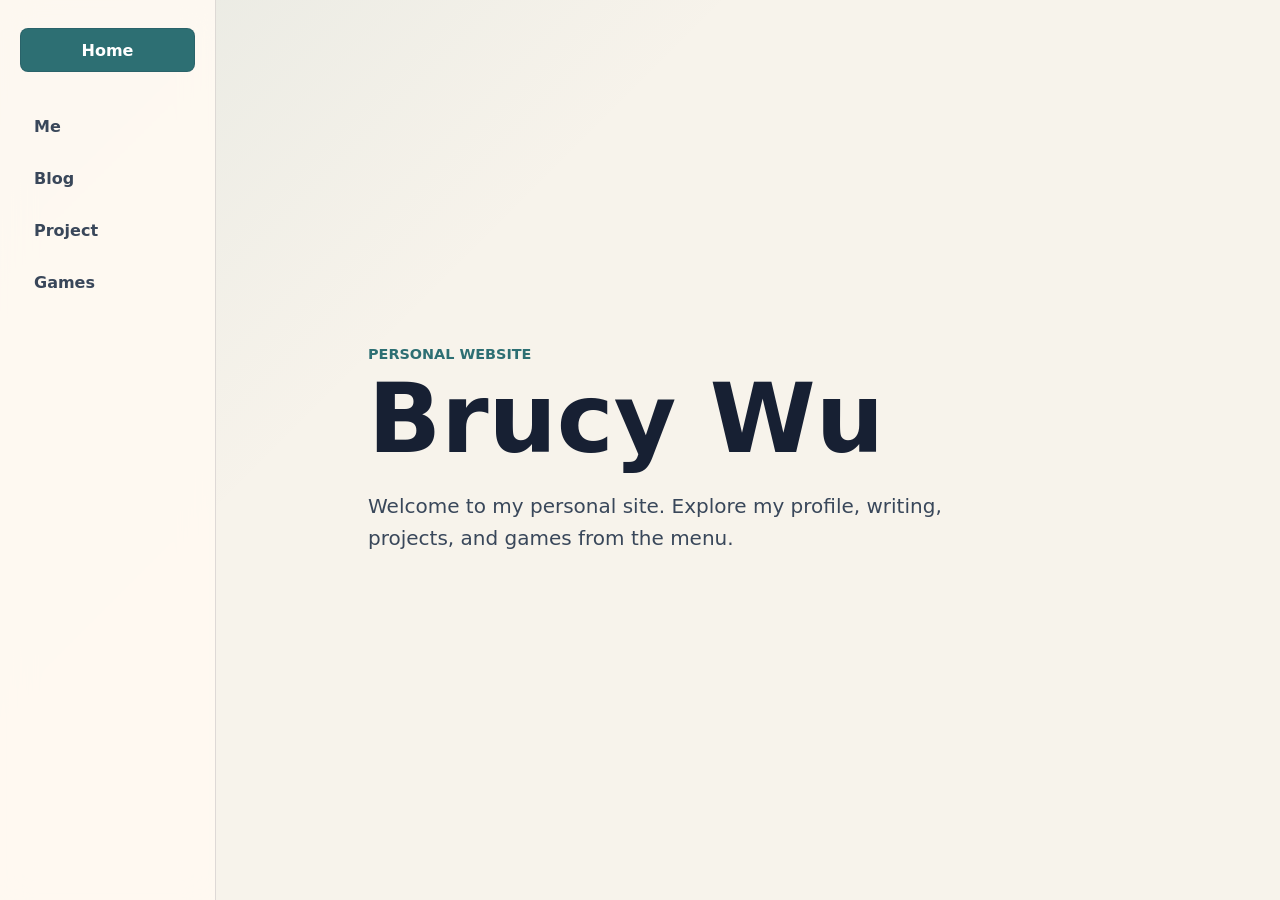
==== index.html @ e448324a "修改路由" ====
<!doctype html>
<html lang="en">
  <head>
    <meta charset="utf-8">
    <meta name="viewport" content="width=device-width, initial-scale=1">
    <title>Brucy Wu</title>
    <meta name="description" content="Personal website for Brucy Wu.">
    <link rel="stylesheet" href="styles.css">
  </head>
  <body>
    <div class="site-shell">
      <aside class="sidebar" aria-label="Primary navigation">
        <a class="home-button is-active" href="./" aria-current="page">Home</a>
        <nav class="main-nav">
          <a href="me/">Me</a>
          <a href="blog/">Blog</a>
          <a href="project/">Project</a>
          <a href="games/">Games</a>
        </nav>
      </aside>

      <main class="page">
        <section class="intro" aria-labelledby="site-title">
          <p class="eyebrow">Personal website</p>
          <h1 id="site-title">Brucy Wu</h1>
          <p class="summary">
            Welcome to my personal site. Explore my profile, writing, projects,
            and games from the menu.
          </p>
        </section>
      </main>
    </div>
  </body>
</html>
---- styles.css ----
:root {
  color-scheme: light;
  font-family: Inter, ui-sans-serif, system-ui, -apple-system, BlinkMacSystemFont,
    "Segoe UI", sans-serif;
  color: #172033;
  background: #f7f3eb;
  --bg: #f7f3eb;
  --panel: #fffaf2;
  --text: #172033;
  --muted: #39475a;
  --accent: #2d6f73;
  --accent-strong: #194e52;
  --line: rgba(23, 32, 51, 0.14);
  --sidebar-width: 216px;
}

* {
  box-sizing: border-box;
}

body {
  margin: 0;
  min-height: 100vh;
  background:
    linear-gradient(135deg, rgba(45, 111, 115, 0.08), transparent 34%),
    var(--bg);
}

.site-shell {
  min-height: 100vh;
}

.sidebar {
  position: fixed;
  inset: 0 auto 0 0;
  width: var(--sidebar-width);
  display: flex;
  flex-direction: column;
  gap: 32px;
  padding: 28px 20px;
  border-right: 1px solid var(--line);
  background: rgba(255, 250, 242, 0.9);
  backdrop-filter: blur(16px);
}

.home-button,
.main-nav a {
  display: flex;
  align-items: center;
  min-height: 44px;
  border-radius: 8px;
  color: var(--muted);
  font-size: 1rem;
  font-weight: 700;
  text-decoration: none;
  transition: background 160ms ease, color 160ms ease, transform 160ms ease;
}

.home-button {
  justify-content: center;
  border: 1px solid var(--line);
  color: var(--accent-strong);
  background: #ffffff;
}

.main-nav {
  display: grid;
  gap: 8px;
}

.main-nav a {
  padding: 0 14px;
}

.home-button:hover,
.main-nav a:hover,
.home-button:focus-visible,
.main-nav a:focus-visible,
.home-button.is-active,
.main-nav a.is-active {
  color: #ffffff;
  background: var(--accent);
  outline: none;
}

.home-button:hover,
.main-nav a:hover {
  transform: translateY(-1px);
}

.page {
  min-height: 100vh;
  margin-left: var(--sidebar-width);
  display: grid;
  place-items: center;
  padding: 48px 24px;
}

.intro {
  width: min(100%, 760px);
}

.content-page {
  place-items: start center;
  padding-top: 72px;
}

.page-section {
  width: min(100%, 860px);
}

.eyebrow {
  margin: 0 0 12px;
  color: var(--accent);
  font-size: 0.9rem;
  font-weight: 700;
  letter-spacing: 0;
  text-transform: uppercase;
}

h1 {
  margin: 0;
  color: var(--text);
  font-size: clamp(3rem, 8vw, 6rem);
  line-height: 0.95;
  letter-spacing: 0;
}

.summary {
  margin: 24px 0 0;
  max-width: 620px;
  color: var(--muted);
  font-size: 1.25rem;
  line-height: 1.6;
}

.content-grid {
  display: grid;
  grid-template-columns: repeat(2, minmax(0, 1fr));
  gap: 16px;
  margin-top: 40px;
}

.panel,
.list-item {
  border: 1px solid var(--line);
  border-radius: 8px;
  background: var(--panel);
  padding: 24px;
}

.panel h2,
.list-item h2 {
  margin: 0 0 10px;
  color: var(--text);
  font-size: 1.25rem;
  line-height: 1.25;
}

.panel p,
.list-item p {
  margin: 0;
  color: var(--muted);
  line-height: 1.65;
}

.panel a {
  color: var(--accent-strong);
  font-weight: 700;
}

.list {
  display: grid;
  gap: 16px;
  margin-top: 40px;
}

.list-item span {
  display: block;
  margin-bottom: 12px;
  color: var(--accent);
  font-size: 0.85rem;
  font-weight: 700;
  text-transform: uppercase;
}

@media (max-width: 760px) {
  .sidebar {
    position: sticky;
    top: 0;
    z-index: 10;
    width: 100%;
    min-height: auto;
    flex-direction: row;
    align-items: center;
    gap: 12px;
    overflow-x: auto;
    padding: 12px;
    border-right: 0;
    border-bottom: 1px solid var(--line);
  }

  .home-button {
    flex: 0 0 auto;
    min-width: 76px;
    padding: 0 14px;
  }

  .main-nav {
    display: flex;
    gap: 6px;
    min-width: max-content;
  }

  .main-nav a {
    min-height: 44px;
    padding: 0 12px;
  }

  .page {
    min-height: calc(100vh - 69px);
    margin-left: 0;
    padding: 40px 18px;
  }

  .content-page {
    padding-top: 40px;
  }

  h1 {
    font-size: clamp(2.6rem, 18vw, 4.5rem);
  }

  .summary {
    font-size: 1.08rem;
  }

  .content-grid {
    grid-template-columns: 1fr;
    margin-top: 32px;
  }
}
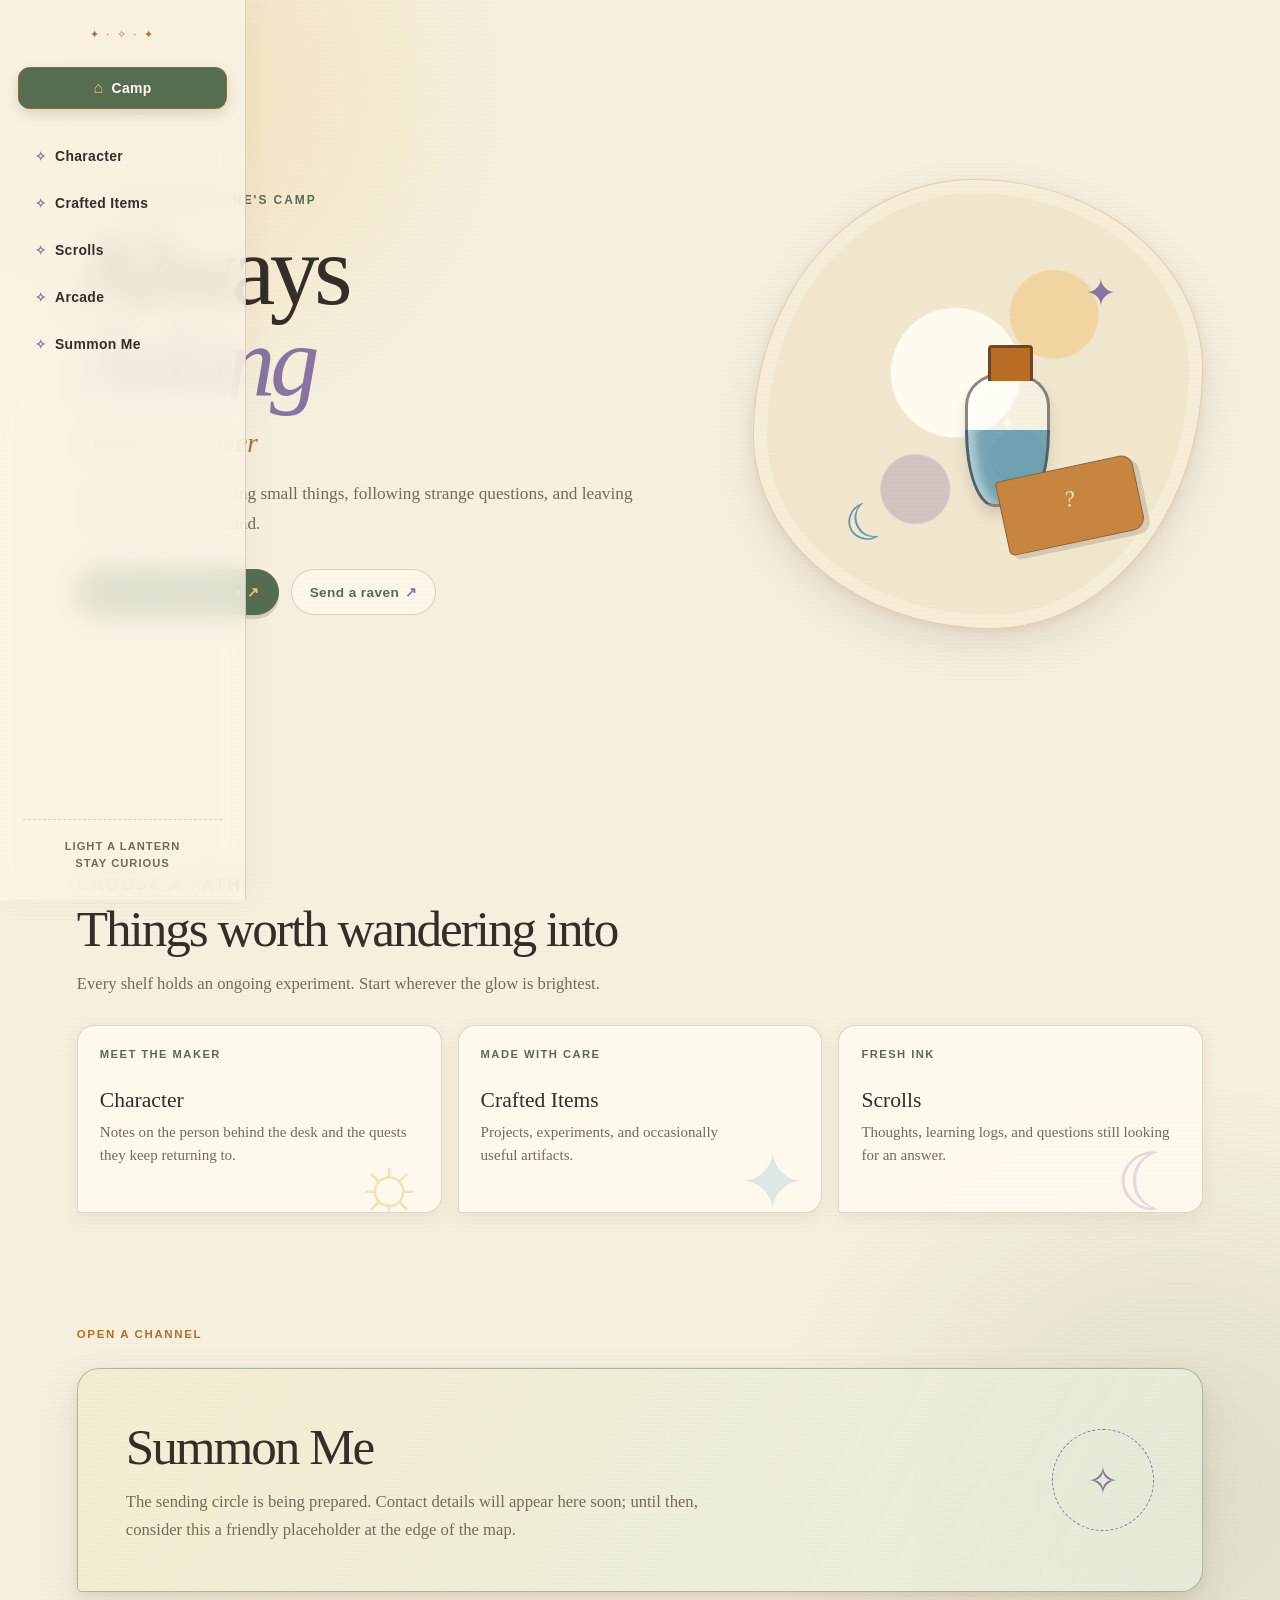
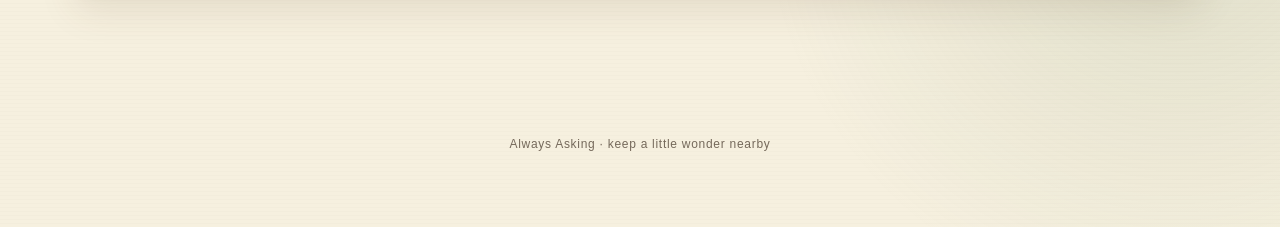
==== commit f244c94b: "Redesign Camp homepage and site foundation" ====
--- a/index.html
+++ b/index.html
@@ -3,31 +3,75 @@
   <head>
     <meta charset="utf-8">
     <meta name="viewport" content="width=device-width, initial-scale=1">
-    <title>Brucy Wu</title>
-    <meta name="description" content="Personal website for Brucy Wu.">
+    <title>Always Asking — Digital Dreamer</title>
+    <meta name="description" content="Always Asking, the digital dreamer's camp for projects, writing, and small experiments.">
     <link rel="stylesheet" href="styles.css">
   </head>
   <body>
     <div class="site-shell">
       <aside class="sidebar" aria-label="Primary navigation">
-        <a class="home-button is-active" href="./" aria-current="page">Home</a>
+        <a class="home-button is-active" href="./" aria-current="page">Camp</a>
         <nav class="main-nav">
-          <a href="me/">Me</a>
-          <a href="blog/">Blog</a>
-          <a href="project/">Project</a>
-          <a href="games/">Games</a>
+          <a href="me/">Character</a>
+          <a href="project/">Crafted Items</a>
+          <a href="blog/">Scrolls</a>
+          <a href="games/">Arcade</a>
+          <a href="#summon">Summon Me</a>
         </nav>
+        <p class="nav-note">Light a lantern<br>stay curious</p>
       </aside>
 
-      <main class="page">
-        <section class="intro" aria-labelledby="site-title">
-          <p class="eyebrow">Personal website</p>
-          <h1 id="site-title">Brucy Wu</h1>
-          <p class="summary">
-            Welcome to my personal site. Explore my profile, writing, projects,
-            and games from the menu.
-          </p>
+      <main class="page camp-page">
+        <section class="camp-hero" aria-labelledby="site-title">
+          <div class="hero-copy">
+            <p class="hero-kicker">The curious one's camp</p>
+            <h1 class="hero-title" id="site-title">Always <em>Asking</em></h1>
+            <p class="hero-subtitle">Digital Dreamer</p>
+            <p class="hero-summary">A quiet corner for making small things, following strange questions, and leaving a few useful spells behind.</p>
+            <div class="hero-actions">
+              <a class="spell-button" href="project/">Browse crafted items</a>
+              <a class="spell-button ghost" href="#summon">Send a raven</a>
+            </div>
+          </div>
+          <div class="desk-scene" aria-hidden="true"><span class="potion"></span><span class="book"></span></div>
         </section>
+
+        <section class="camp-section" aria-labelledby="paths-title">
+          <div class="section-heading">
+            <p class="eyebrow">Choose a path</p>
+            <h2 id="paths-title">Things worth wandering into</h2>
+            <p>Every shelf holds an ongoing experiment. Start wherever the glow is brightest.</p>
+          </div>
+          <div class="quest-grid">
+            <a class="quest-card" href="me/" data-mark="☼">
+              <span class="card-label">Meet the maker</span>
+              <h3>Character</h3>
+              <p>Notes on the person behind the desk and the quests they keep returning to.</p>
+            </a>
+            <a class="quest-card" href="project/" data-mark="✦">
+              <span class="card-label">Made with care</span>
+              <h3>Crafted Items</h3>
+              <p>Projects, experiments, and occasionally useful artifacts.</p>
+            </a>
+            <a class="quest-card" href="blog/" data-mark="☾">
+              <span class="card-label">Fresh ink</span>
+              <h3>Scrolls</h3>
+              <p>Thoughts, learning logs, and questions still looking for an answer.</p>
+            </a>
+          </div>
+        </section>
+
+        <section class="camp-section" id="summon" aria-labelledby="summon-title">
+          <p class="eyebrow">Open a channel</p>
+          <div class="summon-card">
+            <div>
+              <h2 id="summon-title">Summon Me</h2>
+              <p>The sending circle is being prepared. Contact details will appear here soon; until then, consider this a friendly placeholder at the edge of the map.</p>
+            </div>
+            <div class="summon-sigil" aria-hidden="true">✧</div>
+          </div>
+        </section>
+        <footer class="camp-footer">Always Asking · keep a little wonder nearby</footer>
       </main>
     </div>
   </body>
--- a/styles.css
+++ b/styles.css
@@ -1,242 +1,38 @@
 :root {
   color-scheme: light;
-  font-family: Inter, ui-sans-serif, system-ui, -apple-system, BlinkMacSystemFont,
-    "Segoe UI", sans-serif;
-  color: #172033;
-  background: #f7f3eb;
-  --bg: #f7f3eb;
-  --panel: #fffaf2;
-  --text: #172033;
-  --muted: #39475a;
-  --accent: #2d6f73;
-  --accent-strong: #194e52;
-  --line: rgba(23, 32, 51, 0.14);
-  --sidebar-width: 216px;
+  --paper: #f6f0df; --paper-deep: #eadbbb; --card: rgba(255, 251, 239, .86);
+  --ink: #352d27; --muted: #75695b; --amber: #b86c24; --amber-light: #efc77b;
+  --sage: #80946e; --sage-deep: #566d52; --blue: #6098ad; --violet: #8873a1;
+  --line: rgba(91, 66, 43, .2); --shadow: 0 16px 38px rgba(97, 69, 38, .13), 0 3px 8px rgba(97, 69, 38, .08); --sidebar-width: 246px;
+  font-family: Georgia, Cambria, "Times New Roman", serif; color: var(--ink); background: var(--paper);
 }
-
-* {
-  box-sizing: border-box;
-}
-
-body {
-  margin: 0;
-  min-height: 100vh;
-  background:
-    linear-gradient(135deg, rgba(45, 111, 115, 0.08), transparent 34%),
-    var(--bg);
-}
-
-.site-shell {
-  min-height: 100vh;
-}
-
-.sidebar {
-  position: fixed;
-  inset: 0 auto 0 0;
-  width: var(--sidebar-width);
-  display: flex;
-  flex-direction: column;
-  gap: 32px;
-  padding: 28px 20px;
-  border-right: 1px solid var(--line);
-  background: rgba(255, 250, 242, 0.9);
-  backdrop-filter: blur(16px);
-}
-
-.home-button,
-.main-nav a {
-  display: flex;
-  align-items: center;
-  min-height: 44px;
-  border-radius: 8px;
-  color: var(--muted);
-  font-size: 1rem;
-  font-weight: 700;
-  text-decoration: none;
-  transition: background 160ms ease, color 160ms ease, transform 160ms ease;
-}
-
-.home-button {
-  justify-content: center;
-  border: 1px solid var(--line);
-  color: var(--accent-strong);
-  background: #ffffff;
-}
-
-.main-nav {
-  display: grid;
-  gap: 8px;
-}
-
-.main-nav a {
-  padding: 0 14px;
-}
-
-.home-button:hover,
-.main-nav a:hover,
-.home-button:focus-visible,
-.main-nav a:focus-visible,
-.home-button.is-active,
-.main-nav a.is-active {
-  color: #ffffff;
-  background: var(--accent);
-  outline: none;
-}
-
-.home-button:hover,
-.main-nav a:hover {
-  transform: translateY(-1px);
-}
-
-.page {
-  min-height: 100vh;
-  margin-left: var(--sidebar-width);
-  display: grid;
-  place-items: center;
-  padding: 48px 24px;
-}
-
-.intro {
-  width: min(100%, 760px);
-}
-
-.content-page {
-  place-items: start center;
-  padding-top: 72px;
-}
-
-.page-section {
-  width: min(100%, 860px);
-}
-
-.eyebrow {
-  margin: 0 0 12px;
-  color: var(--accent);
-  font-size: 0.9rem;
-  font-weight: 700;
-  letter-spacing: 0;
-  text-transform: uppercase;
-}
-
-h1 {
-  margin: 0;
-  color: var(--text);
-  font-size: clamp(3rem, 8vw, 6rem);
-  line-height: 0.95;
-  letter-spacing: 0;
-}
-
-.summary {
-  margin: 24px 0 0;
-  max-width: 620px;
-  color: var(--muted);
-  font-size: 1.25rem;
-  line-height: 1.6;
-}
-
-.content-grid {
-  display: grid;
-  grid-template-columns: repeat(2, minmax(0, 1fr));
-  gap: 16px;
-  margin-top: 40px;
-}
-
-.panel,
-.list-item {
-  border: 1px solid var(--line);
-  border-radius: 8px;
-  background: var(--panel);
-  padding: 24px;
-}
-
-.panel h2,
-.list-item h2 {
-  margin: 0 0 10px;
-  color: var(--text);
-  font-size: 1.25rem;
-  line-height: 1.25;
-}
-
-.panel p,
-.list-item p {
-  margin: 0;
-  color: var(--muted);
-  line-height: 1.65;
-}
-
-.panel a {
-  color: var(--accent-strong);
-  font-weight: 700;
-}
-
-.list {
-  display: grid;
-  gap: 16px;
-  margin-top: 40px;
-}
-
-.list-item span {
-  display: block;
-  margin-bottom: 12px;
-  color: var(--accent);
-  font-size: 0.85rem;
-  font-weight: 700;
-  text-transform: uppercase;
-}
-
-@media (max-width: 760px) {
-  .sidebar {
-    position: sticky;
-    top: 0;
-    z-index: 10;
-    width: 100%;
-    min-height: auto;
-    flex-direction: row;
-    align-items: center;
-    gap: 12px;
-    overflow-x: auto;
-    padding: 12px;
-    border-right: 0;
-    border-bottom: 1px solid var(--line);
-  }
-
-  .home-button {
-    flex: 0 0 auto;
-    min-width: 76px;
-    padding: 0 14px;
-  }
-
-  .main-nav {
-    display: flex;
-    gap: 6px;
-    min-width: max-content;
-  }
-
-  .main-nav a {
-    min-height: 44px;
-    padding: 0 12px;
-  }
-
-  .page {
-    min-height: calc(100vh - 69px);
-    margin-left: 0;
-    padding: 40px 18px;
-  }
-
-  .content-page {
-    padding-top: 40px;
-  }
-
-  h1 {
-    font-size: clamp(2.6rem, 18vw, 4.5rem);
-  }
-
-  .summary {
-    font-size: 1.08rem;
-  }
-
-  .content-grid {
-    grid-template-columns: 1fr;
-    margin-top: 32px;
-  }
-}
+* { box-sizing: border-box; }
+html { scroll-behavior: smooth; }
+body { min-width: 320px; min-height: 100vh; margin: 0; overflow-x: hidden; background: radial-gradient(circle at 12% 5%, rgba(239,199,123,.37), transparent 22rem), radial-gradient(circle at 92% 82%, rgba(128,148,110,.2), transparent 26rem), repeating-linear-gradient(0deg, transparent 0 3px, rgba(115,87,54,.018) 3px 4px), var(--paper); }
+a { color: var(--sage-deep); } a:hover { color: var(--amber); }
+:focus-visible { outline: 3px solid var(--blue); outline-offset: 4px; }
+.site-shell { min-height: 100vh; }
+.sidebar { position: fixed; inset: 0 auto 0 0; z-index: 10; width: var(--sidebar-width); display: flex; flex-direction: column; gap: 26px; padding: 28px 18px; border-right: 1px solid var(--line); background: rgba(250,245,230,.82); box-shadow: 6px 0 24px rgba(97,69,38,.05); backdrop-filter: blur(14px); }
+.sidebar::before { content: "✦  ·  ✧  ·  ✦"; color: var(--amber); font-size: .7rem; letter-spacing: .22em; text-align: center; }
+.home-button, .main-nav a { position: relative; display: flex; align-items: center; min-height: 42px; border-radius: 12px; color: var(--ink); font-family: ui-rounded, "Avenir Next", "Trebuchet MS", sans-serif; font-size: .87rem; font-weight: 750; letter-spacing: .025em; text-decoration: none; transition: color 180ms ease, background-color 180ms ease, transform 180ms ease, box-shadow 180ms ease; }
+.home-button { justify-content: center; border: 1px solid rgba(184,108,36,.45); background: linear-gradient(145deg, #fff9e9, #f9e6bd); box-shadow: 0 4px 0 rgba(184,108,36,.18); }
+.home-button::before { content: "⌂"; margin-right: .5rem; color: var(--amber); font-size: 1rem; }
+.main-nav { display: grid; gap: 5px; }.main-nav a { padding: 0 12px 0 17px; }.main-nav a::before { content: "✧"; width: 1.25rem; color: var(--violet); font-size: .8rem; }
+.home-button:hover, .main-nav a:hover { transform: translateX(3px); }
+.home-button.is-active, .main-nav a.is-active { color: #fffaf1; background: var(--sage-deep); box-shadow: 0 5px 13px rgba(65,88,62,.2); }.home-button.is-active::before, .main-nav a.is-active::before { color: var(--amber-light); }
+.nav-note { margin: auto 5px 0; padding-top: 18px; border-top: 1px dashed var(--line); color: var(--muted); font-family: ui-rounded, "Avenir Next", "Trebuchet MS", sans-serif; font-size: .7rem; font-weight: 700; letter-spacing: .09em; line-height: 1.5; text-align: center; text-transform: uppercase; }
+.page { min-height: 100vh; margin-left: var(--sidebar-width); padding: 64px clamp(24px,6vw,88px); }.content-page { display: grid; place-items: start center; padding-top: 76px; }.page-section { width: min(100%, 900px); }
+.eyebrow { margin: 0 0 12px; color: var(--amber); font-family: ui-rounded, "Avenir Next", "Trebuchet MS", sans-serif; font-size: .72rem; font-weight: 800; letter-spacing: .14em; text-transform: uppercase; }
+h1, h2, h3, p { text-wrap: pretty; } h1 { margin: 0; color: var(--ink); font-size: clamp(3rem,8vw,6.2rem); font-weight: 500; letter-spacing: -.055em; line-height: .92; }
+.summary { max-width: 660px; margin: 24px 0 0; color: var(--muted); font-size: clamp(1.08rem,1.7vw,1.25rem); line-height: 1.7; }
+.content-grid { display: grid; grid-template-columns: repeat(2,minmax(0,1fr)); gap: 18px; margin-top: 40px; }.panel, .list-item { border: 1px solid var(--line); border-radius: 18px 18px 18px 5px; background: var(--card); box-shadow: var(--shadow); padding: 25px; }.panel h2, .list-item h2 { margin: 0 0 10px; font-size: 1.38rem; font-weight: 500; }.panel p, .list-item p { margin: 0; color: var(--muted); line-height: 1.65; }.panel a { color: var(--sage-deep); font-weight: 700; }.list { display: grid; gap: 16px; margin-top: 40px; }.list-item span { display: block; margin-bottom: 12px; color: var(--amber); font-family: ui-rounded, "Avenir Next", "Trebuchet MS", sans-serif; font-size: .73rem; font-weight: 800; letter-spacing: .12em; text-transform: uppercase; }
+/* Camp */
+.camp-page { position: relative; display: grid; align-content: center; gap: clamp(58px,9vw,120px); max-width: 1330px; margin: 0 auto; }.camp-hero { position: relative; min-height: min(680px,calc(100vh - 128px)); display: grid; align-items: center; }.hero-copy { position: relative; z-index: 2; max-width: 690px; }.hero-kicker { display: flex; align-items: center; gap: 10px; margin: 0 0 18px; color: var(--sage-deep); font-family: ui-rounded, "Avenir Next", "Trebuchet MS", sans-serif; font-size: .75rem; font-weight: 800; letter-spacing: .16em; text-transform: uppercase; }.hero-kicker::before { content: ""; width: 26px; height: 1px; background: currentColor; }.hero-title { max-width: 630px; }.hero-title em { display: block; color: var(--violet); font-style: italic; font-weight: 400; }.hero-subtitle { margin: 20px 0 0; color: var(--amber); font-size: clamp(1.25rem,2.8vw,1.7rem); font-style: italic; }.hero-summary { max-width: 560px; margin: 20px 0 0; color: var(--muted); font-size: 1.08rem; line-height: 1.75; }
+.hero-actions { display: flex; flex-wrap: wrap; gap: 12px; margin-top: 30px; }.spell-button { display: inline-flex; align-items: center; justify-content: center; min-height: 46px; padding: 0 18px; border: 1px solid var(--sage-deep); border-radius: 999px; background: var(--sage-deep); box-shadow: 0 4px 0 rgba(53,45,39,.17); color: #fffaf1; font-family: ui-rounded, "Avenir Next", "Trebuchet MS", sans-serif; font-size: .85rem; font-weight: 800; letter-spacing: .03em; text-decoration: none; transition: transform 180ms ease, box-shadow 180ms ease, background-color 180ms ease; }.spell-button::after { content: " ↗"; margin-left: .36rem; color: var(--amber-light); }.spell-button:hover { color: #fffaf1; background: #456144; transform: translateY(-2px); box-shadow: 0 7px 0 rgba(53,45,39,.13); }.spell-button:active { transform: translateY(2px); box-shadow: 0 2px 0 rgba(53,45,39,.13); }.spell-button.ghost { border-color: var(--line); background: rgba(255,251,239,.6); box-shadow: none; color: var(--sage-deep); }.spell-button.ghost::after { color: var(--violet); }.spell-button.ghost:hover { background: #fffaf1; color: var(--amber); }
+.desk-scene { position: absolute; z-index: 1; right: 0; top: 50%; width: min(41vw,450px); aspect-ratio: 1; transform: translateY(-50%); border: 1px solid rgba(184,108,36,.22); border-radius: 49% 51% 47% 53% / 57% 42% 58% 43%; background: radial-gradient(circle at 45% 43%, rgba(255,252,241,.94) 0 18%, transparent 18.5%), radial-gradient(circle at 59% 62%, rgba(96,152,173,.32) 0 7%, transparent 7.5%), radial-gradient(circle at 36% 69%, rgba(136,115,161,.3) 0 8%, transparent 8.5%), radial-gradient(circle at 67% 30%, rgba(239,199,123,.55) 0 10%, transparent 10.5%), rgba(234,219,187,.42); box-shadow: inset 0 0 0 13px rgba(255,250,236,.34), var(--shadow); }.desk-scene::before { content: "✦"; position: absolute; top: 20%; right: 19%; color: var(--violet); font-size: clamp(1.3rem,3vw,2.4rem); animation: twinkle 3.7s ease-in-out infinite; }.desk-scene::after { content: "☾"; position: absolute; bottom: 17%; left: 20%; color: var(--blue); font-size: clamp(2rem,4vw,3.5rem); transform: rotate(-25deg); }.potion { position: absolute; bottom: 27%; left: 47%; width: 19%; height: 30%; border: 3px solid rgba(53,45,39,.57); border-radius: 42% 42% 34% 34% / 24% 24% 56% 56%; background: linear-gradient(to top, rgba(96,152,173,.85) 0 58%, rgba(255,255,255,.38) 58% 100%); box-shadow: inset 7px 0 8px rgba(255,255,255,.44), 0 9px 13px rgba(53,45,39,.14); }.potion::before { content: ""; position: absolute; left: 25%; top: -24%; width: 50%; height: 26%; border: 3px solid rgba(53,45,39,.57); border-bottom: 0; border-radius: 4px 4px 0 0; background: var(--amber); }.potion::after { content: "✦"; position: absolute; inset: 29% 0 auto; color: #fff9e8; font-size: 1.1rem; text-align: center; }.book { position: absolute; bottom: 19%; right: 14%; width: 31%; height: 17%; border: 1px solid rgba(53,45,39,.4); border-radius: 4px 12px 13px 6px; background: #c78540; box-shadow: 5px 5px 0 rgba(88,59,37,.18); transform: rotate(-12deg); }.book::after { content: "?"; position: absolute; inset: 24% 0; color: #f9e5b7; font-size: 1.4rem; font-style: italic; text-align: center; }
+.camp-section { position: relative; }.section-heading { max-width: 600px; }.section-heading h2 { margin: 0; font-size: clamp(2rem,4vw,3.2rem); font-weight: 500; letter-spacing: -.04em; }.section-heading p { margin: 12px 0 0; color: var(--muted); font-size: 1.04rem; line-height: 1.65; }.quest-grid { display: grid; grid-template-columns: repeat(3,minmax(0,1fr)); gap: 16px; margin-top: 28px; }.quest-card { position: relative; display: block; min-height: 188px; padding: 22px; overflow: hidden; border: 1px solid var(--line); border-radius: 17px 17px 17px 4px; background: var(--card); box-shadow: 0 6px 17px rgba(97,69,38,.08); color: var(--ink); text-decoration: none; transition: transform 200ms ease, box-shadow 200ms ease, border-color 200ms ease; }.quest-card::after { content: attr(data-mark); position: absolute; right: 15px; bottom: -11px; color: var(--amber-light); font-size: 5rem; line-height: 1; opacity: .48; transition: transform 250ms ease; }.quest-card:hover { border-color: rgba(184,108,36,.55); box-shadow: var(--shadow); color: var(--ink); transform: translateY(-5px) rotate(-.5deg); }.quest-card:hover::after { transform: rotate(14deg) scale(1.1); }.quest-card:nth-child(2)::after { color: #b6d6de; }.quest-card:nth-child(3)::after { color: #c9b5d9; }.card-label { display: block; margin-bottom: 28px; color: var(--sage-deep); font-family: ui-rounded, "Avenir Next", "Trebuchet MS", sans-serif; font-size: .7rem; font-weight: 800; letter-spacing: .13em; text-transform: uppercase; }.quest-card h3 { position: relative; z-index: 1; margin: 0; font-size: 1.35rem; font-weight: 500; }.quest-card p { position: relative; z-index: 1; margin: 8px 0 0; color: var(--muted); font-size: .94rem; line-height: 1.55; }
+.summon-card { display: grid; grid-template-columns: 1fr auto; gap: 28px; align-items: center; margin: 28px 0 30px; padding: clamp(26px,5vw,48px); border: 1px solid rgba(86,109,82,.42); border-radius: 22px 22px 22px 5px; background: linear-gradient(120deg, rgba(244,235,207,.83), rgba(229,238,220,.7)); box-shadow: var(--shadow); }.summon-card h2 { margin: 0; font-size: clamp(2rem,4vw,3.25rem); font-weight: 500; letter-spacing: -.04em; }.summon-card p { max-width: 620px; margin: 12px 0 0; color: var(--muted); font-size: 1.04rem; line-height: 1.65; }.summon-sigil { display: grid; width: 102px; aspect-ratio: 1; place-items: center; border: 1px dashed var(--violet); border-radius: 50%; color: var(--violet); font-size: 2.4rem; animation: drift 5s ease-in-out infinite; }.camp-footer { padding-bottom: 12px; color: var(--muted); font-family: ui-rounded, "Avenir Next", "Trebuchet MS", sans-serif; font-size: .75rem; letter-spacing: .06em; text-align: center; }
+@keyframes twinkle { 50% { transform: scale(1.28) rotate(18deg); opacity: .55; } } @keyframes drift { 50% { transform: translateY(-8px) rotate(8deg); } }
+@media (max-width: 900px) { .desk-scene { right: -7vw; width: min(47vw,395px); opacity: .66; }.quest-grid { grid-template-columns: 1fr; } }
+@media (max-width: 760px) { .sidebar { position: sticky; top: 0; width: 100%; min-height: auto; flex-direction: row; align-items: center; gap: 9px; padding: 10px 12px; overflow-x: auto; border-right: 0; border-bottom: 1px solid var(--line); }.sidebar::before, .nav-note { display: none; }.home-button { flex: 0 0 auto; min-width: 82px; padding: 0 11px; }.main-nav { display: flex; gap: 3px; min-width: max-content; }.main-nav a { min-height: 40px; padding: 0 10px; }.main-nav a::before { display: none; }.home-button:hover, .main-nav a:hover { transform: translateY(-1px); }.page { min-height: calc(100vh - 62px); margin-left: 0; padding: 44px 20px; }.content-page { padding-top: 44px; }.content-grid { grid-template-columns: 1fr; margin-top: 32px; }.camp-page { gap: 68px; }.camp-hero { min-height: 590px; align-items: start; padding-top: 40px; }.desk-scene { top: auto; right: 2%; bottom: 0; width: min(62vw,320px); transform: none; }.hero-copy { padding-bottom: 220px; }.summon-card { grid-template-columns: 1fr; }.summon-sigil { width: 78px; }.camp-footer { padding-bottom: 0; } }
+@media (prefers-reduced-motion: reduce) { html { scroll-behavior: auto; } *, *::before, *::after { animation-duration: .01ms !important; animation-iteration-count: 1 !important; scroll-behavior: auto !important; transition-duration: .01ms !important; } }
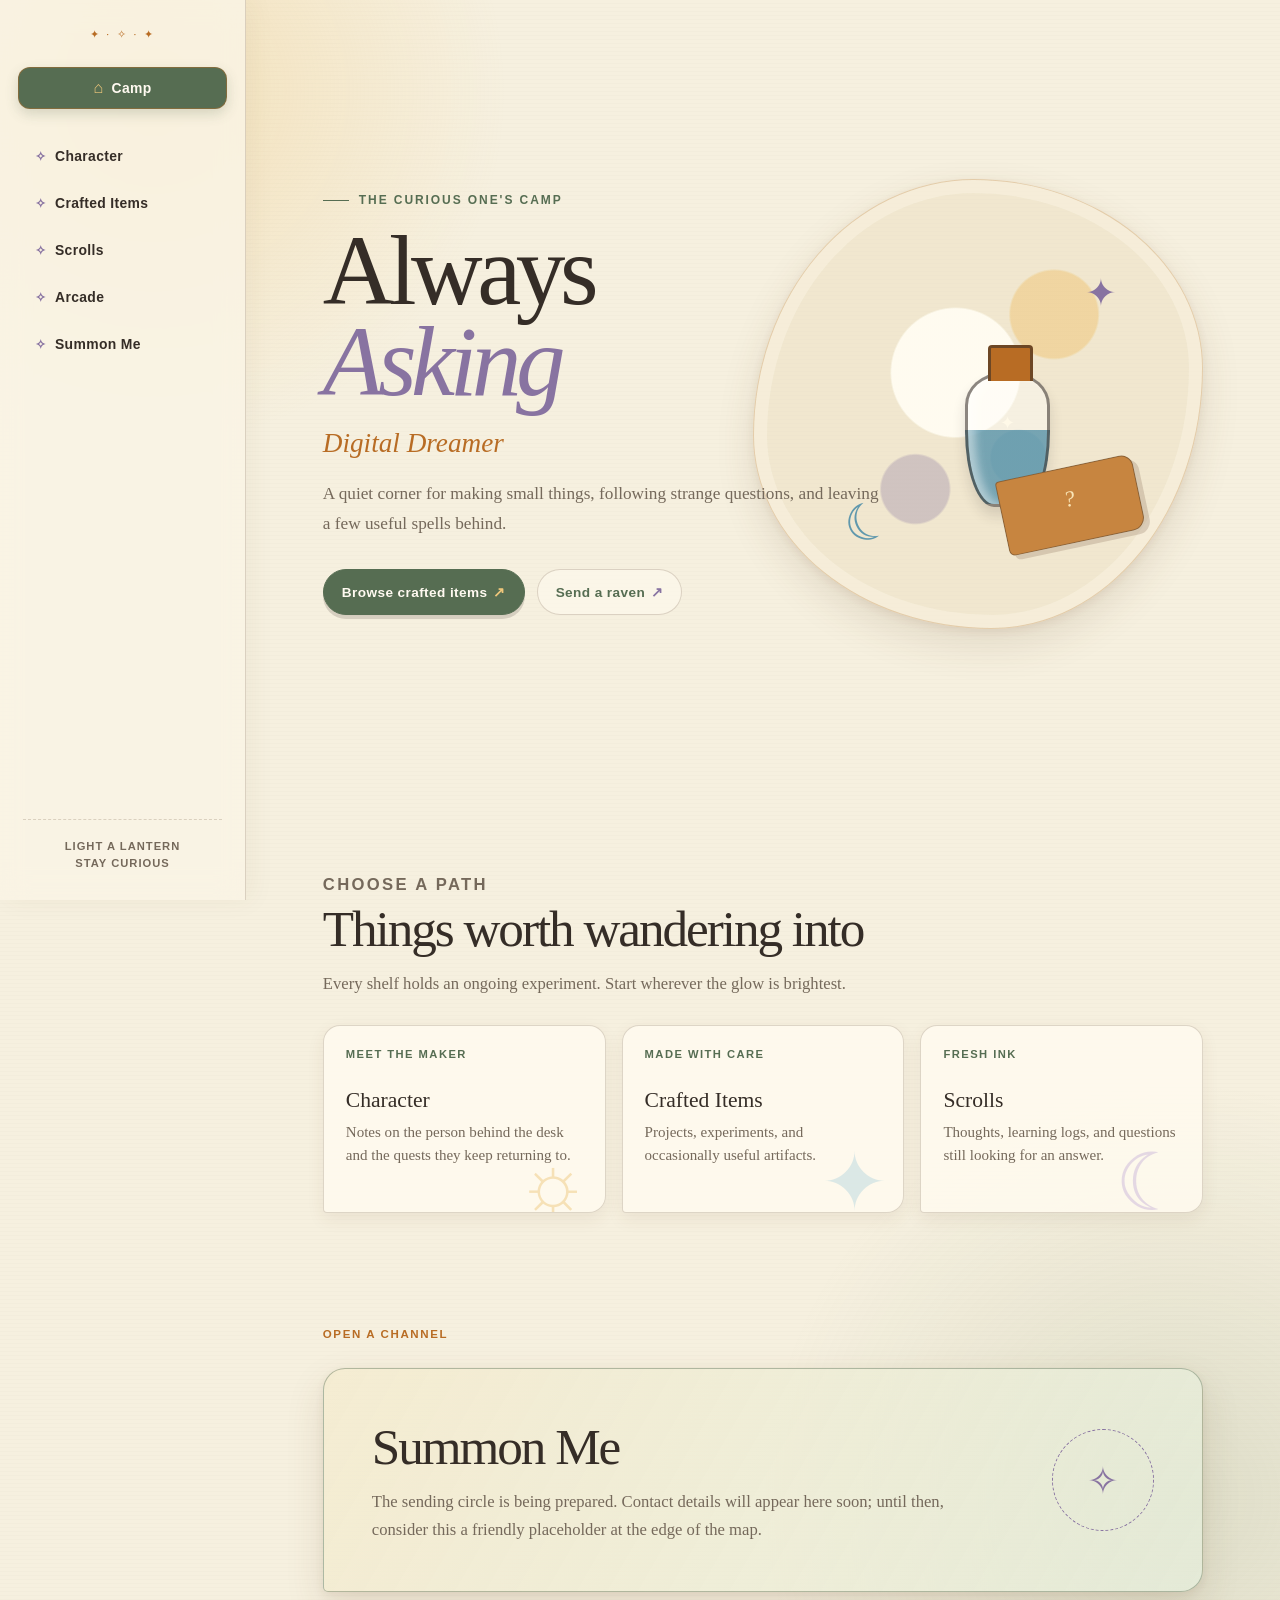
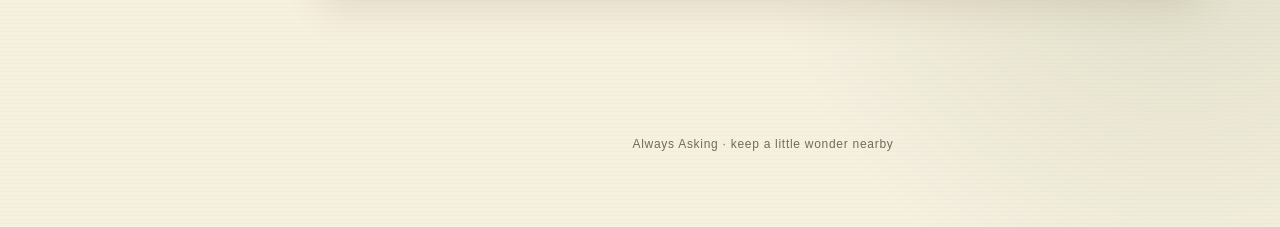
==== commit 92fc0788: "Preserve mobile navigation position" ====
--- a/index.html
+++ b/index.html
@@ -6,6 +6,7 @@
     <title>Always Asking — Digital Dreamer</title>
     <meta name="description" content="Always Asking, the digital dreamer's camp for projects, writing, and small experiments.">
     <link rel="stylesheet" href="styles.css">
+    <script src="nav-state.js" defer></script>
   </head>
   <body>
     <div class="site-shell">
--- a/styles.css
+++ b/styles.css
@@ -27,7 +27,7 @@
 .summary { max-width: 660px; margin: 24px 0 0; color: var(--muted); font-size: clamp(1.08rem,1.7vw,1.25rem); line-height: 1.7; }
 .content-grid { display: grid; grid-template-columns: repeat(2,minmax(0,1fr)); gap: 18px; margin-top: 40px; }.panel, .list-item { border: 1px solid var(--line); border-radius: 18px 18px 18px 5px; background: var(--card); box-shadow: var(--shadow); padding: 25px; }.panel h2, .list-item h2 { margin: 0 0 10px; font-size: 1.38rem; font-weight: 500; }.panel p, .list-item p { margin: 0; color: var(--muted); line-height: 1.65; }.panel a { color: var(--sage-deep); font-weight: 700; }.list { display: grid; gap: 16px; margin-top: 40px; }.list-item span { display: block; margin-bottom: 12px; color: var(--amber); font-family: ui-rounded, "Avenir Next", "Trebuchet MS", sans-serif; font-size: .73rem; font-weight: 800; letter-spacing: .12em; text-transform: uppercase; }
 /* Camp */
-.camp-page { position: relative; display: grid; align-content: center; gap: clamp(58px,9vw,120px); max-width: 1330px; margin: 0 auto; }.camp-hero { position: relative; min-height: min(680px,calc(100vh - 128px)); display: grid; align-items: center; }.hero-copy { position: relative; z-index: 2; max-width: 690px; }.hero-kicker { display: flex; align-items: center; gap: 10px; margin: 0 0 18px; color: var(--sage-deep); font-family: ui-rounded, "Avenir Next", "Trebuchet MS", sans-serif; font-size: .75rem; font-weight: 800; letter-spacing: .16em; text-transform: uppercase; }.hero-kicker::before { content: ""; width: 26px; height: 1px; background: currentColor; }.hero-title { max-width: 630px; }.hero-title em { display: block; color: var(--violet); font-style: italic; font-weight: 400; }.hero-subtitle { margin: 20px 0 0; color: var(--amber); font-size: clamp(1.25rem,2.8vw,1.7rem); font-style: italic; }.hero-summary { max-width: 560px; margin: 20px 0 0; color: var(--muted); font-size: 1.08rem; line-height: 1.75; }
+.camp-page { position: relative; display: grid; align-content: center; gap: clamp(58px,9vw,120px); max-width: 1330px; margin-right: auto; }.camp-hero { position: relative; min-height: min(680px,calc(100vh - 128px)); display: grid; align-items: center; }.hero-copy { position: relative; z-index: 2; max-width: 690px; }.hero-kicker { display: flex; align-items: center; gap: 10px; margin: 0 0 18px; color: var(--sage-deep); font-family: ui-rounded, "Avenir Next", "Trebuchet MS", sans-serif; font-size: .75rem; font-weight: 800; letter-spacing: .16em; text-transform: uppercase; }.hero-kicker::before { content: ""; width: 26px; height: 1px; background: currentColor; }.hero-title { max-width: 630px; }.hero-title em { display: block; color: var(--violet); font-style: italic; font-weight: 400; }.hero-subtitle { margin: 20px 0 0; color: var(--amber); font-size: clamp(1.25rem,2.8vw,1.7rem); font-style: italic; }.hero-summary { max-width: 560px; margin: 20px 0 0; color: var(--muted); font-size: 1.08rem; line-height: 1.75; }
 .hero-actions { display: flex; flex-wrap: wrap; gap: 12px; margin-top: 30px; }.spell-button { display: inline-flex; align-items: center; justify-content: center; min-height: 46px; padding: 0 18px; border: 1px solid var(--sage-deep); border-radius: 999px; background: var(--sage-deep); box-shadow: 0 4px 0 rgba(53,45,39,.17); color: #fffaf1; font-family: ui-rounded, "Avenir Next", "Trebuchet MS", sans-serif; font-size: .85rem; font-weight: 800; letter-spacing: .03em; text-decoration: none; transition: transform 180ms ease, box-shadow 180ms ease, background-color 180ms ease; }.spell-button::after { content: " ↗"; margin-left: .36rem; color: var(--amber-light); }.spell-button:hover { color: #fffaf1; background: #456144; transform: translateY(-2px); box-shadow: 0 7px 0 rgba(53,45,39,.13); }.spell-button:active { transform: translateY(2px); box-shadow: 0 2px 0 rgba(53,45,39,.13); }.spell-button.ghost { border-color: var(--line); background: rgba(255,251,239,.6); box-shadow: none; color: var(--sage-deep); }.spell-button.ghost::after { color: var(--violet); }.spell-button.ghost:hover { background: #fffaf1; color: var(--amber); }
 .desk-scene { position: absolute; z-index: 1; right: 0; top: 50%; width: min(41vw,450px); aspect-ratio: 1; transform: translateY(-50%); border: 1px solid rgba(184,108,36,.22); border-radius: 49% 51% 47% 53% / 57% 42% 58% 43%; background: radial-gradient(circle at 45% 43%, rgba(255,252,241,.94) 0 18%, transparent 18.5%), radial-gradient(circle at 59% 62%, rgba(96,152,173,.32) 0 7%, transparent 7.5%), radial-gradient(circle at 36% 69%, rgba(136,115,161,.3) 0 8%, transparent 8.5%), radial-gradient(circle at 67% 30%, rgba(239,199,123,.55) 0 10%, transparent 10.5%), rgba(234,219,187,.42); box-shadow: inset 0 0 0 13px rgba(255,250,236,.34), var(--shadow); }.desk-scene::before { content: "✦"; position: absolute; top: 20%; right: 19%; color: var(--violet); font-size: clamp(1.3rem,3vw,2.4rem); animation: twinkle 3.7s ease-in-out infinite; }.desk-scene::after { content: "☾"; position: absolute; bottom: 17%; left: 20%; color: var(--blue); font-size: clamp(2rem,4vw,3.5rem); transform: rotate(-25deg); }.potion { position: absolute; bottom: 27%; left: 47%; width: 19%; height: 30%; border: 3px solid rgba(53,45,39,.57); border-radius: 42% 42% 34% 34% / 24% 24% 56% 56%; background: linear-gradient(to top, rgba(96,152,173,.85) 0 58%, rgba(255,255,255,.38) 58% 100%); box-shadow: inset 7px 0 8px rgba(255,255,255,.44), 0 9px 13px rgba(53,45,39,.14); }.potion::before { content: ""; position: absolute; left: 25%; top: -24%; width: 50%; height: 26%; border: 3px solid rgba(53,45,39,.57); border-bottom: 0; border-radius: 4px 4px 0 0; background: var(--amber); }.potion::after { content: "✦"; position: absolute; inset: 29% 0 auto; color: #fff9e8; font-size: 1.1rem; text-align: center; }.book { position: absolute; bottom: 19%; right: 14%; width: 31%; height: 17%; border: 1px solid rgba(53,45,39,.4); border-radius: 4px 12px 13px 6px; background: #c78540; box-shadow: 5px 5px 0 rgba(88,59,37,.18); transform: rotate(-12deg); }.book::after { content: "?"; position: absolute; inset: 24% 0; color: #f9e5b7; font-size: 1.4rem; font-style: italic; text-align: center; }
 .camp-section { position: relative; }.section-heading { max-width: 600px; }.section-heading h2 { margin: 0; font-size: clamp(2rem,4vw,3.2rem); font-weight: 500; letter-spacing: -.04em; }.section-heading p { margin: 12px 0 0; color: var(--muted); font-size: 1.04rem; line-height: 1.65; }.quest-grid { display: grid; grid-template-columns: repeat(3,minmax(0,1fr)); gap: 16px; margin-top: 28px; }.quest-card { position: relative; display: block; min-height: 188px; padding: 22px; overflow: hidden; border: 1px solid var(--line); border-radius: 17px 17px 17px 4px; background: var(--card); box-shadow: 0 6px 17px rgba(97,69,38,.08); color: var(--ink); text-decoration: none; transition: transform 200ms ease, box-shadow 200ms ease, border-color 200ms ease; }.quest-card::after { content: attr(data-mark); position: absolute; right: 15px; bottom: -11px; color: var(--amber-light); font-size: 5rem; line-height: 1; opacity: .48; transition: transform 250ms ease; }.quest-card:hover { border-color: rgba(184,108,36,.55); box-shadow: var(--shadow); color: var(--ink); transform: translateY(-5px) rotate(-.5deg); }.quest-card:hover::after { transform: rotate(14deg) scale(1.1); }.quest-card:nth-child(2)::after { color: #b6d6de; }.quest-card:nth-child(3)::after { color: #c9b5d9; }.card-label { display: block; margin-bottom: 28px; color: var(--sage-deep); font-family: ui-rounded, "Avenir Next", "Trebuchet MS", sans-serif; font-size: .7rem; font-weight: 800; letter-spacing: .13em; text-transform: uppercase; }.quest-card h3 { position: relative; z-index: 1; margin: 0; font-size: 1.35rem; font-weight: 500; }.quest-card p { position: relative; z-index: 1; margin: 8px 0 0; color: var(--muted); font-size: .94rem; line-height: 1.55; }
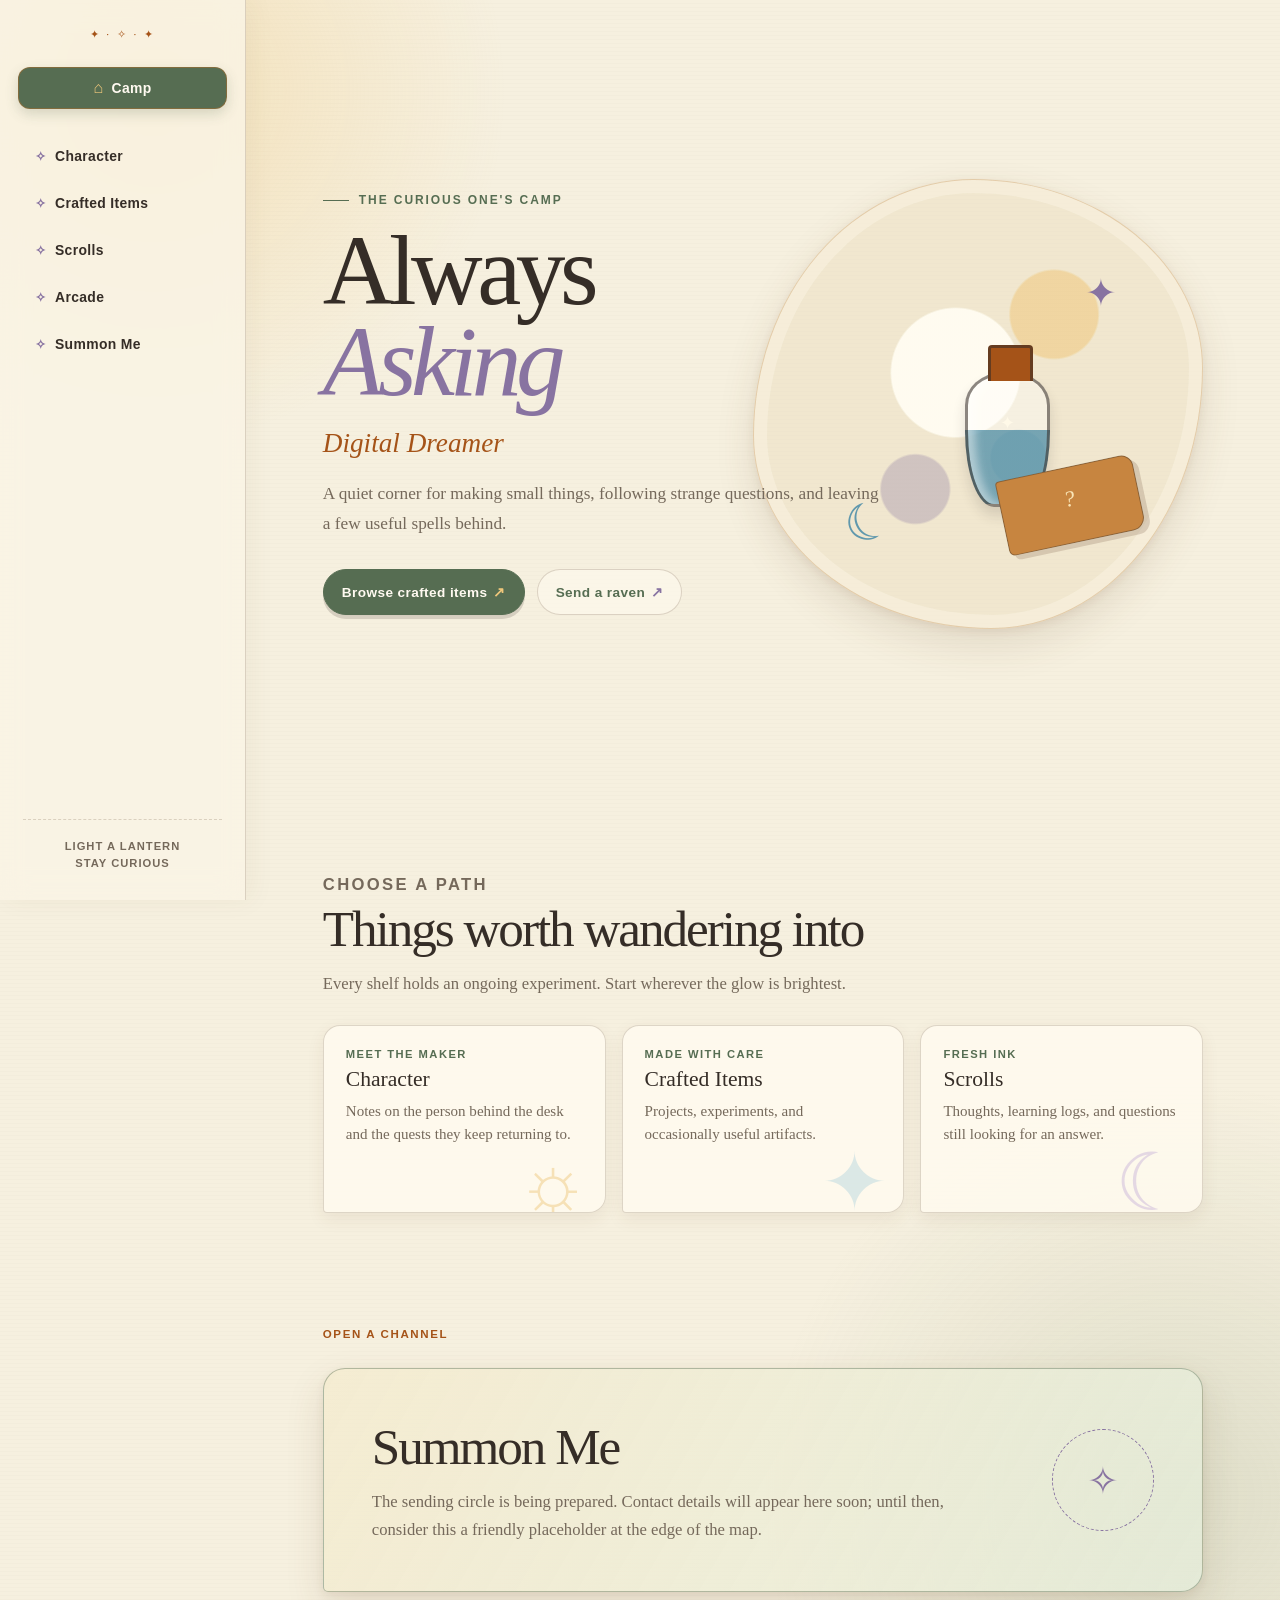
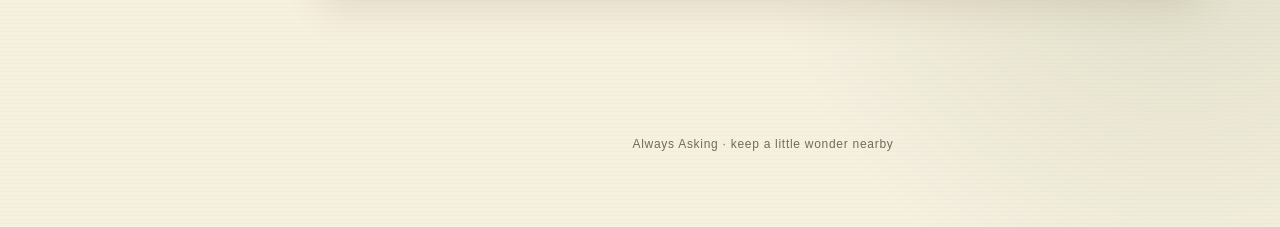
==== commit 20268c37: "polish: improve keyboard navigation and contrast" ====
--- a/index.html
+++ b/index.html
@@ -9,6 +9,7 @@
     <script src="nav-state.js" defer></script>
   </head>
   <body>
+    <a class="skip-link" href="#main-content">Skip to main content</a>
     <div class="site-shell">
       <aside class="sidebar" aria-label="Primary navigation">
         <a class="home-button is-active" href="./" aria-current="page">Camp</a>
@@ -22,7 +23,7 @@
         <p class="nav-note">Light a lantern<br>stay curious</p>
       </aside>
 
-      <main class="page camp-page">
+      <main class="page camp-page" id="main-content">
         <section class="camp-hero" aria-labelledby="site-title">
           <div class="hero-copy">
             <p class="hero-kicker">The curious one's camp</p>
--- a/styles.css
+++ b/styles.css
@@ -1,7 +1,7 @@
 :root {
   color-scheme: light;
   --paper: #f6f0df; --paper-deep: #eadbbb; --card: rgba(255, 251, 239, .86);
-  --ink: #352d27; --muted: #75695b; --amber: #b86c24; --amber-light: #efc77b;
+  --ink: #352d27; --muted: #75695b; --amber: #a55318; --amber-light: #efc77b;
   --sage: #80946e; --sage-deep: #566d52; --blue: #6098ad; --violet: #8873a1;
   --line: rgba(91, 66, 43, .2); --shadow: 0 16px 38px rgba(97, 69, 38, .13), 0 3px 8px rgba(97, 69, 38, .08); --sidebar-width: 246px;
   font-family: Georgia, Cambria, "Times New Roman", serif; color: var(--ink); background: var(--paper);
@@ -11,6 +11,7 @@
 body { min-width: 320px; min-height: 100vh; margin: 0; overflow-x: hidden; background: radial-gradient(circle at 12% 5%, rgba(239,199,123,.37), transparent 22rem), radial-gradient(circle at 92% 82%, rgba(128,148,110,.2), transparent 26rem), repeating-linear-gradient(0deg, transparent 0 3px, rgba(115,87,54,.018) 3px 4px), var(--paper); }
 a { color: var(--sage-deep); } a:hover { color: var(--amber); }
 :focus-visible { outline: 3px solid var(--blue); outline-offset: 4px; }
+.skip-link { position: fixed; z-index: 20; top: 12px; left: 12px; padding: 10px 14px; border-radius: 8px; background: var(--ink); color: #fffaf1; font-family: ui-rounded, "Avenir Next", "Trebuchet MS", sans-serif; font-weight: 800; text-decoration: none; transform: translateY(-160%); transition: transform 160ms ease; }.skip-link:focus { transform: translateY(0); }
 .site-shell { min-height: 100vh; }
 .sidebar { position: fixed; inset: 0 auto 0 0; z-index: 10; width: var(--sidebar-width); display: flex; flex-direction: column; gap: 26px; padding: 28px 18px; border-right: 1px solid var(--line); background: rgba(250,245,230,.82); box-shadow: 6px 0 24px rgba(97,69,38,.05); backdrop-filter: blur(14px); }
 .sidebar::before { content: "✦  ·  ✧  ·  ✦"; color: var(--amber); font-size: .7rem; letter-spacing: .22em; text-align: center; }
@@ -36,3 +37,11 @@
 @media (max-width: 900px) { .desk-scene { right: -7vw; width: min(47vw,395px); opacity: .66; }.quest-grid { grid-template-columns: 1fr; } }
 @media (max-width: 760px) { .sidebar { position: sticky; top: 0; width: 100%; min-height: auto; flex-direction: row; align-items: center; gap: 9px; padding: 10px 12px; overflow-x: auto; border-right: 0; border-bottom: 1px solid var(--line); }.sidebar::before, .nav-note { display: none; }.home-button { flex: 0 0 auto; min-width: 82px; padding: 0 11px; }.main-nav { display: flex; gap: 3px; min-width: max-content; }.main-nav a { min-height: 40px; padding: 0 10px; }.main-nav a::before { display: none; }.home-button:hover, .main-nav a:hover { transform: translateY(-1px); }.page { min-height: calc(100vh - 62px); margin-left: 0; padding: 44px 20px; }.content-page { padding-top: 44px; }.content-grid { grid-template-columns: 1fr; margin-top: 32px; }.camp-page { gap: 68px; }.camp-hero { min-height: 590px; align-items: start; padding-top: 40px; }.desk-scene { top: auto; right: 2%; bottom: 0; width: min(62vw,320px); transform: none; }.hero-copy { padding-bottom: 220px; }.summon-card { grid-template-columns: 1fr; }.summon-sigil { width: 78px; }.camp-footer { padding-bottom: 0; } }
 @media (prefers-reduced-motion: reduce) { html { scroll-behavior: auto; } *, *::before, *::after { animation-duration: .01ms !important; animation-iteration-count: 1 !important; scroll-behavior: auto !important; transition-duration: .01ms !important; } }
+
+/* Character sheet */
+.character-page { background: radial-gradient(circle at 78% 18%, rgba(136,115,161,.1), transparent 20rem); }
+.character-sheet { display: grid; gap: 34px; }.character-intro { max-width: 690px; }.character-card { position: relative; display: grid; grid-template-columns: auto 1fr auto; gap: clamp(20px,4vw,42px); align-items: center; padding: clamp(25px,5vw,48px); overflow: hidden; border: 1px solid rgba(86,109,82,.4); border-radius: 22px 22px 22px 5px; background: linear-gradient(130deg, rgba(255,251,239,.94), rgba(232,239,221,.7)); box-shadow: var(--shadow); }.character-card::before { content: ""; position: absolute; inset: 10px; border: 1px dashed rgba(184,108,36,.32); border-radius: 15px 15px 15px 3px; pointer-events: none; }.character-sigil { position: relative; z-index: 1; display: grid; width: clamp(86px,13vw,122px); aspect-ratio: 1; place-items: center; border: 1px solid var(--violet); border-radius: 50% 46% 50% 43%; background: radial-gradient(circle at 30% 25%, #fff9e8 0 7%, transparent 7.5%), rgba(136,115,161,.15); box-shadow: inset 0 0 0 7px rgba(255,250,237,.65); color: var(--violet); font-family: ui-rounded, "Avenir Next", "Trebuchet MS", sans-serif; font-size: clamp(1.4rem,3vw,2rem); font-weight: 800; letter-spacing: .08em; }.character-details { position: relative; z-index: 1; }.character-details h2 { margin: 0; font-size: clamp(2rem,4vw,3.3rem); font-weight: 500; letter-spacing: -.045em; }.character-stats { display: flex; flex-wrap: wrap; gap: 12px 30px; margin: 22px 0 0; }.character-stats div { min-width: 125px; }.character-stats dt, .card-label { color: var(--sage-deep); font-family: ui-rounded, "Avenir Next", "Trebuchet MS", sans-serif; font-size: .7rem; font-weight: 800; letter-spacing: .13em; text-transform: uppercase; }.card-label { margin: 0 0 7px; }.character-stats dd { margin: 5px 0 0; color: var(--ink); font-size: 1.05rem; }.character-mark { position: relative; z-index: 1; align-self: start; margin: 0; color: var(--amber); font-size: 2rem; }.character-sections { display: grid; grid-template-columns: repeat(3,minmax(0,1fr)); gap: 16px; }.character-compartment { display: grid; grid-template-columns: auto 1fr; gap: 15px; min-height: 205px; padding: 23px; border: 1px dashed rgba(91,66,43,.32); border-radius: 17px 17px 17px 4px; background: rgba(255,251,239,.48); transition: transform 180ms ease, background-color 180ms ease, box-shadow 180ms ease; }.character-compartment:hover { background: rgba(255,251,239,.85); box-shadow: 0 9px 18px rgba(97,69,38,.08); transform: translateY(-3px); }.character-compartment h2 { margin: 0; font-size: 1.4rem; font-weight: 500; }.character-compartment p:not(.card-label) { margin: 9px 0 0; color: var(--muted); line-height: 1.62; }.compartment-mark { margin: 0; color: var(--amber); font-size: 1.25rem; }
+@media (max-width: 760px) { .character-card { grid-template-columns: auto 1fr; }.character-mark { display: none; }.character-sections { grid-template-columns: 1fr; }.character-compartment { min-height: 0; } }
+
+/* Crafted Items workshop */
+.crafted-page { background: radial-gradient(circle at 83% 21%, rgba(239,199,123,.24), transparent 20rem); }.workshop-catalogue { display: grid; gap: 32px; }.workshop-header { max-width: 720px; }.workshop-empty { display: grid; grid-template-columns: auto 1fr; gap: 20px; align-items: center; padding: clamp(24px,4vw,38px); border: 1px solid rgba(184,108,36,.4); border-radius: 20px 20px 20px 5px; background: linear-gradient(125deg, rgba(255,250,237,.9), rgba(247,232,192,.6)); box-shadow: var(--shadow); }.workshop-empty h2 { margin: 0; font-size: clamp(1.65rem,3vw,2.45rem); font-weight: 500; letter-spacing: -.035em; }.workshop-empty p:not(.card-label) { max-width: 620px; margin: 10px 0 0; color: var(--muted); line-height: 1.65; }.workshop-spark { display: grid; width: clamp(66px,10vw,92px); aspect-ratio: 1; place-items: center; margin: 0; border: 1px dashed var(--amber); border-radius: 50%; color: var(--amber); font-size: 2rem; }.artifact-grid { display: grid; grid-template-columns: repeat(3,minmax(0,1fr)); gap: 16px; }.artifact-slot { position: relative; min-height: 250px; padding: 23px; overflow: hidden; border: 1px solid var(--line); border-radius: 17px 17px 17px 4px; background: rgba(255,251,239,.52); transition: transform 180ms ease, box-shadow 180ms ease, background-color 180ms ease; }.artifact-slot:hover { background: rgba(255,251,239,.88); box-shadow: var(--shadow); transform: translateY(-4px); }.artifact-slot::after { content: ""; position: absolute; right: -24px; bottom: -33px; width: 120px; aspect-ratio: 1; border: 1px solid currentColor; border-radius: 46% 54% 41% 59%; opacity: .2; }.artifact-slot h2 { position: relative; margin: 29px 0 0; font-size: 1.42rem; font-weight: 500; }.artifact-slot p:not(.card-label):not(.artifact-emblem) { position: relative; max-width: 250px; margin: 9px 0 0; color: var(--muted); line-height: 1.62; }.artifact-emblem { position: absolute; top: 20px; right: 21px; margin: 0; font-size: 1.55rem; }.artifact-slot--amber { color: var(--amber); }.artifact-slot--amber::after { border-radius: 50%; }.artifact-slot--blue { color: var(--blue); }.artifact-slot--blue::after { transform: rotate(30deg); }.artifact-slot--violet { color: var(--violet); }.artifact-slot--violet::after { border-radius: 8px 50% 50% 50%; } @media (max-width: 760px) { .artifact-grid { grid-template-columns: 1fr; }.artifact-slot { min-height: 205px; } }
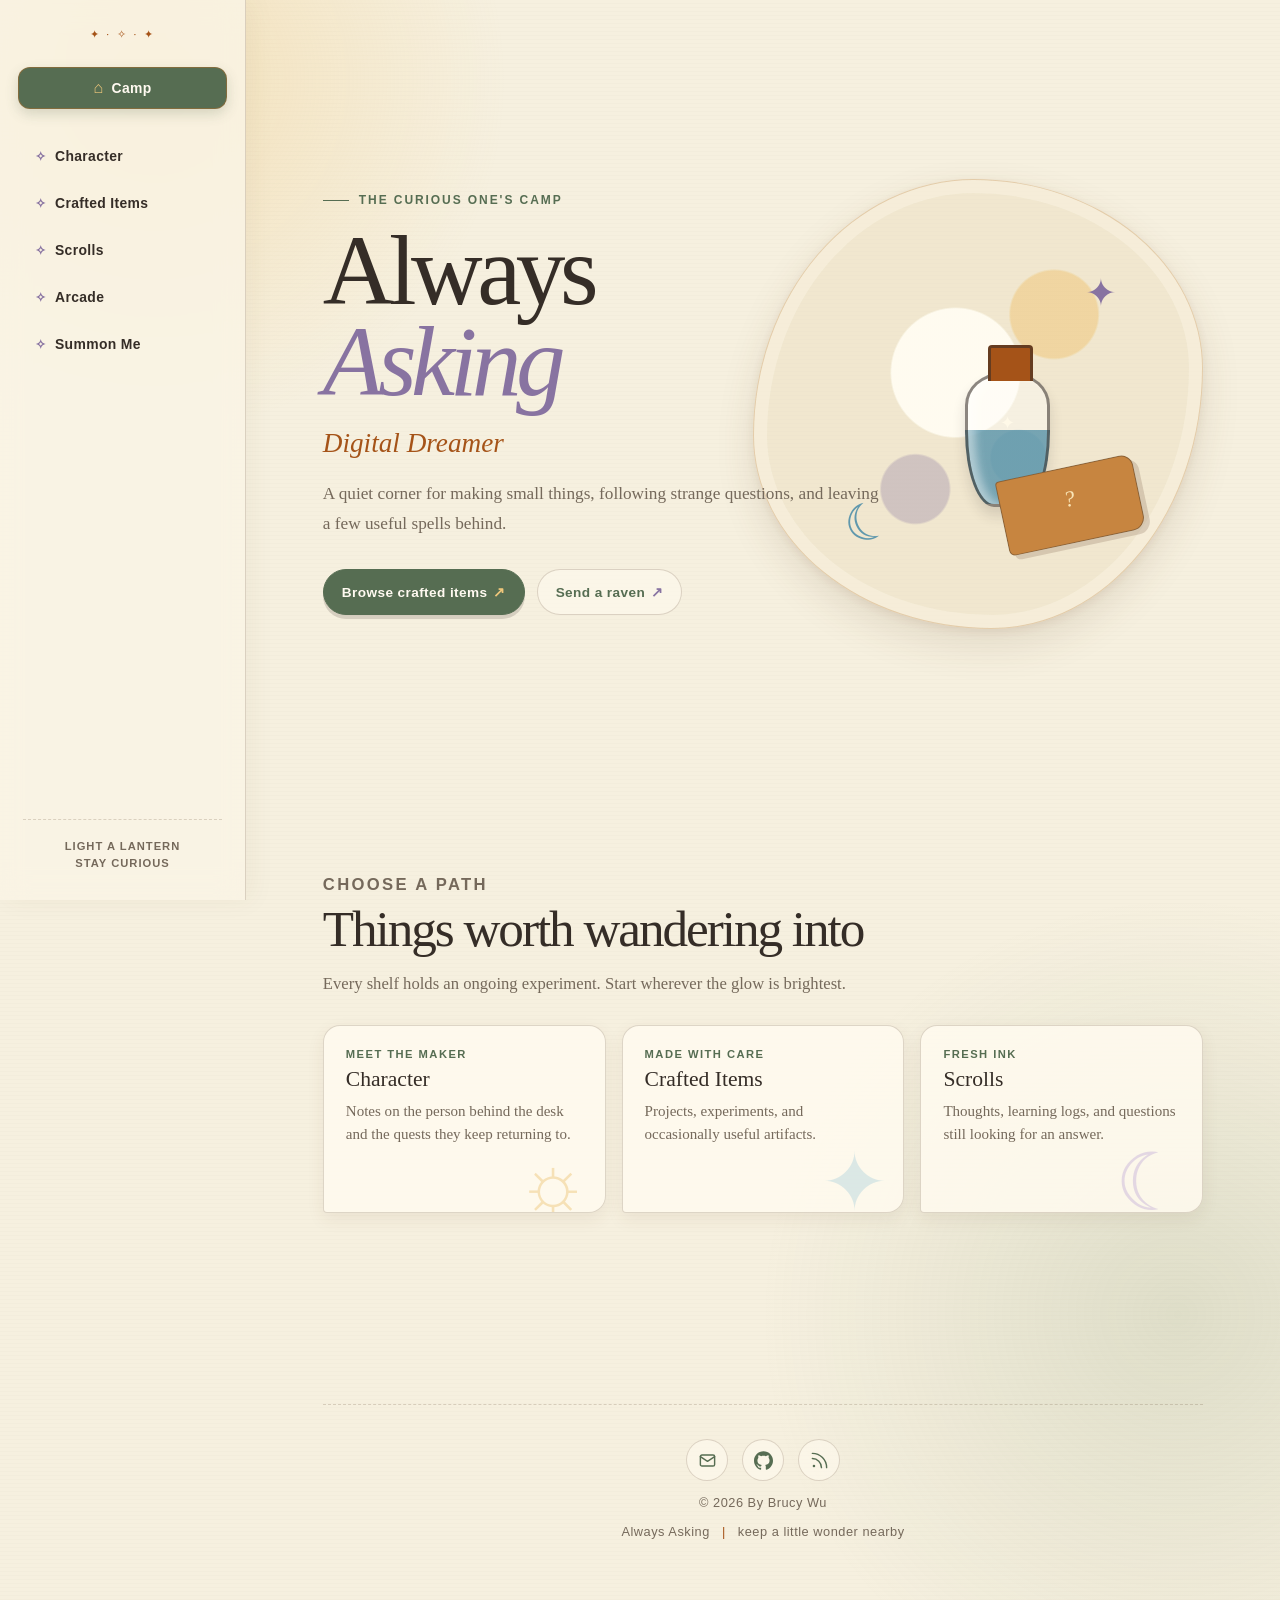
==== commit cd9ef6ed: "Replace Summon Me card with classic site footer" ====
--- a/index.html
+++ b/index.html
@@ -62,18 +62,15 @@
             </a>
           </div>
         </section>
-
-        <section class="camp-section" id="summon" aria-labelledby="summon-title">
-          <p class="eyebrow">Open a channel</p>
-          <div class="summon-card">
-            <div>
-              <h2 id="summon-title">Summon Me</h2>
-              <p>The sending circle is being prepared. Contact details will appear here soon; until then, consider this a friendly placeholder at the edge of the map.</p>
-            </div>
-            <div class="summon-sigil" aria-hidden="true">✧</div>
+        <footer class="site-footer" id="summon">
+          <div class="summon-icons">
+            <a class="summon-icon" href="#summon" title="Email — coming soon" aria-label="Email — coming soon"><svg viewBox="0 0 24 24" fill="none" stroke="currentColor" stroke-width="1.8" stroke-linecap="round" stroke-linejoin="round" aria-hidden="true"><rect x="3" y="5" width="18" height="14" rx="2"/><path d="m3 7 9 6 9-6"/></svg></a>
+            <a class="summon-icon" href="#summon" title="GitHub — coming soon" aria-label="GitHub — coming soon"><svg viewBox="0 0 24 24" fill="currentColor" aria-hidden="true"><path d="M12 .297c-6.63 0-12 5.373-12 12 0 5.303 3.438 9.8 8.205 11.385.6.113.82-.258.82-.577 0-.285-.01-1.04-.015-2.04-3.338.724-4.042-1.61-4.042-1.61C4.422 18.07 3.633 17.7 3.633 17.7c-1.087-.744.084-.729.084-.729 1.205.084 1.838 1.236 1.838 1.236 1.07 1.835 2.809 1.305 3.495.998.108-.776.417-1.305.76-1.605-2.665-.3-5.466-1.332-5.466-5.93 0-1.31.465-2.38 1.235-3.22-.135-.303-.54-1.523.105-3.176 0 0 1.005-.322 3.3 1.23.96-.267 1.98-.399 3-.405 1.02.006 2.04.138 3 .405 2.28-1.552 3.285-1.23 3.285-1.23.645 1.653.24 2.873.12 3.176.765.84 1.23 1.91 1.23 3.22 0 4.61-2.805 5.625-5.475 5.92.42.36.81 1.096.81 2.22 0 1.606-.015 2.896-.015 3.286 0 .315.21.69.825.57C20.565 22.092 24 17.592 24 12.297c0-6.627-5.373-12-12-12"/></svg></a>
+            <a class="summon-icon" href="#summon" title="RSS — coming soon" aria-label="RSS — coming soon"><svg viewBox="0 0 24 24" fill="none" stroke="currentColor" stroke-width="1.8" stroke-linecap="round" stroke-linejoin="round" aria-hidden="true"><circle cx="5" cy="19" r="1.6" fill="currentColor" stroke="none"/><path d="M3 9.5a11.5 11.5 0 0 1 11.5 11.5M3 3a18 18 0 0 1 18 18"/></svg></a>
           </div>
-        </section>
-        <footer class="camp-footer">Always Asking · keep a little wonder nearby</footer>
+          <p>© 2026 By Brucy Wu</p>
+          <p>Always Asking <span class="footer-separator" aria-hidden="true">|</span> keep a little wonder nearby</p>
+        </footer>
       </main>
     </div>
   </body>
--- a/styles.css
+++ b/styles.css
@@ -32,10 +32,10 @@
 .hero-actions { display: flex; flex-wrap: wrap; gap: 12px; margin-top: 30px; }.spell-button { display: inline-flex; align-items: center; justify-content: center; min-height: 46px; padding: 0 18px; border: 1px solid var(--sage-deep); border-radius: 999px; background: var(--sage-deep); box-shadow: 0 4px 0 rgba(53,45,39,.17); color: #fffaf1; font-family: ui-rounded, "Avenir Next", "Trebuchet MS", sans-serif; font-size: .85rem; font-weight: 800; letter-spacing: .03em; text-decoration: none; transition: transform 180ms ease, box-shadow 180ms ease, background-color 180ms ease; }.spell-button::after { content: " ↗"; margin-left: .36rem; color: var(--amber-light); }.spell-button:hover { color: #fffaf1; background: #456144; transform: translateY(-2px); box-shadow: 0 7px 0 rgba(53,45,39,.13); }.spell-button:active { transform: translateY(2px); box-shadow: 0 2px 0 rgba(53,45,39,.13); }.spell-button.ghost { border-color: var(--line); background: rgba(255,251,239,.6); box-shadow: none; color: var(--sage-deep); }.spell-button.ghost::after { color: var(--violet); }.spell-button.ghost:hover { background: #fffaf1; color: var(--amber); }
 .desk-scene { position: absolute; z-index: 1; right: 0; top: 50%; width: min(41vw,450px); aspect-ratio: 1; transform: translateY(-50%); border: 1px solid rgba(184,108,36,.22); border-radius: 49% 51% 47% 53% / 57% 42% 58% 43%; background: radial-gradient(circle at 45% 43%, rgba(255,252,241,.94) 0 18%, transparent 18.5%), radial-gradient(circle at 59% 62%, rgba(96,152,173,.32) 0 7%, transparent 7.5%), radial-gradient(circle at 36% 69%, rgba(136,115,161,.3) 0 8%, transparent 8.5%), radial-gradient(circle at 67% 30%, rgba(239,199,123,.55) 0 10%, transparent 10.5%), rgba(234,219,187,.42); box-shadow: inset 0 0 0 13px rgba(255,250,236,.34), var(--shadow); }.desk-scene::before { content: "✦"; position: absolute; top: 20%; right: 19%; color: var(--violet); font-size: clamp(1.3rem,3vw,2.4rem); animation: twinkle 3.7s ease-in-out infinite; }.desk-scene::after { content: "☾"; position: absolute; bottom: 17%; left: 20%; color: var(--blue); font-size: clamp(2rem,4vw,3.5rem); transform: rotate(-25deg); }.potion { position: absolute; bottom: 27%; left: 47%; width: 19%; height: 30%; border: 3px solid rgba(53,45,39,.57); border-radius: 42% 42% 34% 34% / 24% 24% 56% 56%; background: linear-gradient(to top, rgba(96,152,173,.85) 0 58%, rgba(255,255,255,.38) 58% 100%); box-shadow: inset 7px 0 8px rgba(255,255,255,.44), 0 9px 13px rgba(53,45,39,.14); }.potion::before { content: ""; position: absolute; left: 25%; top: -24%; width: 50%; height: 26%; border: 3px solid rgba(53,45,39,.57); border-bottom: 0; border-radius: 4px 4px 0 0; background: var(--amber); }.potion::after { content: "✦"; position: absolute; inset: 29% 0 auto; color: #fff9e8; font-size: 1.1rem; text-align: center; }.book { position: absolute; bottom: 19%; right: 14%; width: 31%; height: 17%; border: 1px solid rgba(53,45,39,.4); border-radius: 4px 12px 13px 6px; background: #c78540; box-shadow: 5px 5px 0 rgba(88,59,37,.18); transform: rotate(-12deg); }.book::after { content: "?"; position: absolute; inset: 24% 0; color: #f9e5b7; font-size: 1.4rem; font-style: italic; text-align: center; }
 .camp-section { position: relative; }.section-heading { max-width: 600px; }.section-heading h2 { margin: 0; font-size: clamp(2rem,4vw,3.2rem); font-weight: 500; letter-spacing: -.04em; }.section-heading p { margin: 12px 0 0; color: var(--muted); font-size: 1.04rem; line-height: 1.65; }.quest-grid { display: grid; grid-template-columns: repeat(3,minmax(0,1fr)); gap: 16px; margin-top: 28px; }.quest-card { position: relative; display: block; min-height: 188px; padding: 22px; overflow: hidden; border: 1px solid var(--line); border-radius: 17px 17px 17px 4px; background: var(--card); box-shadow: 0 6px 17px rgba(97,69,38,.08); color: var(--ink); text-decoration: none; transition: transform 200ms ease, box-shadow 200ms ease, border-color 200ms ease; }.quest-card::after { content: attr(data-mark); position: absolute; right: 15px; bottom: -11px; color: var(--amber-light); font-size: 5rem; line-height: 1; opacity: .48; transition: transform 250ms ease; }.quest-card:hover { border-color: rgba(184,108,36,.55); box-shadow: var(--shadow); color: var(--ink); transform: translateY(-5px) rotate(-.5deg); }.quest-card:hover::after { transform: rotate(14deg) scale(1.1); }.quest-card:nth-child(2)::after { color: #b6d6de; }.quest-card:nth-child(3)::after { color: #c9b5d9; }.card-label { display: block; margin-bottom: 28px; color: var(--sage-deep); font-family: ui-rounded, "Avenir Next", "Trebuchet MS", sans-serif; font-size: .7rem; font-weight: 800; letter-spacing: .13em; text-transform: uppercase; }.quest-card h3 { position: relative; z-index: 1; margin: 0; font-size: 1.35rem; font-weight: 500; }.quest-card p { position: relative; z-index: 1; margin: 8px 0 0; color: var(--muted); font-size: .94rem; line-height: 1.55; }
-.summon-card { display: grid; grid-template-columns: 1fr auto; gap: 28px; align-items: center; margin: 28px 0 30px; padding: clamp(26px,5vw,48px); border: 1px solid rgba(86,109,82,.42); border-radius: 22px 22px 22px 5px; background: linear-gradient(120deg, rgba(244,235,207,.83), rgba(229,238,220,.7)); box-shadow: var(--shadow); }.summon-card h2 { margin: 0; font-size: clamp(2rem,4vw,3.25rem); font-weight: 500; letter-spacing: -.04em; }.summon-card p { max-width: 620px; margin: 12px 0 0; color: var(--muted); font-size: 1.04rem; line-height: 1.65; }.summon-sigil { display: grid; width: 102px; aspect-ratio: 1; place-items: center; border: 1px dashed var(--violet); border-radius: 50%; color: var(--violet); font-size: 2.4rem; animation: drift 5s ease-in-out infinite; }.camp-footer { padding-bottom: 12px; color: var(--muted); font-family: ui-rounded, "Avenir Next", "Trebuchet MS", sans-serif; font-size: .75rem; letter-spacing: .06em; text-align: center; }
+.site-footer { display: grid; justify-items: center; gap: 14px; margin-top: 76px; padding-top: 34px; border-top: 1px dashed var(--line); color: var(--muted); text-align: center; }.site-footer p { margin: 0; font-family: ui-rounded, "Avenir Next", "Trebuchet MS", sans-serif; font-size: .8rem; letter-spacing: .04em; }.footer-separator { margin: 0 8px; color: var(--amber); }.summon-icons { display: flex; gap: 14px; justify-content: center; }.summon-icon { display: grid; width: 42px; aspect-ratio: 1; place-items: center; border: 1px solid var(--line); border-radius: 50%; background: rgba(255,251,239,.6); color: var(--sage-deep); transition: transform 180ms ease, color 180ms ease, border-color 180ms ease; }.summon-icon:hover { border-color: rgba(184,108,36,.55); color: var(--amber); transform: translateY(-3px); }.summon-icon svg { width: 19px; height: 19px; }
 @keyframes twinkle { 50% { transform: scale(1.28) rotate(18deg); opacity: .55; } } @keyframes drift { 50% { transform: translateY(-8px) rotate(8deg); } }
 @media (max-width: 900px) { .desk-scene { right: -7vw; width: min(47vw,395px); opacity: .66; }.quest-grid { grid-template-columns: 1fr; } }
-@media (max-width: 760px) { .sidebar { position: sticky; top: 0; width: 100%; min-height: auto; flex-direction: row; align-items: center; gap: 9px; padding: 10px 12px; overflow-x: auto; border-right: 0; border-bottom: 1px solid var(--line); }.sidebar::before, .nav-note { display: none; }.home-button { flex: 0 0 auto; min-width: 82px; padding: 0 11px; }.main-nav { display: flex; gap: 3px; min-width: max-content; }.main-nav a { min-height: 40px; padding: 0 10px; }.main-nav a::before { display: none; }.home-button:hover, .main-nav a:hover { transform: translateY(-1px); }.page { min-height: calc(100vh - 62px); margin-left: 0; padding: 44px 20px; }.content-page { padding-top: 44px; }.content-grid { grid-template-columns: 1fr; margin-top: 32px; }.camp-page { gap: 68px; }.camp-hero { min-height: 590px; align-items: start; padding-top: 40px; }.desk-scene { top: auto; right: 2%; bottom: 0; width: min(62vw,320px); transform: none; }.hero-copy { padding-bottom: 220px; }.summon-card { grid-template-columns: 1fr; }.summon-sigil { width: 78px; }.camp-footer { padding-bottom: 0; } }
+@media (max-width: 760px) { .sidebar { position: sticky; top: 0; width: 100%; min-height: auto; flex-direction: row; align-items: center; gap: 9px; padding: 10px 12px; overflow-x: auto; border-right: 0; border-bottom: 1px solid var(--line); }.sidebar::before, .nav-note { display: none; }.home-button { flex: 0 0 auto; min-width: 82px; padding: 0 11px; }.main-nav { display: flex; gap: 3px; min-width: max-content; }.main-nav a { min-height: 40px; padding: 0 10px; }.main-nav a::before { display: none; }.home-button:hover, .main-nav a:hover { transform: translateY(-1px); }.page { min-height: calc(100vh - 62px); margin-left: 0; padding: 44px 20px; }.content-page { padding-top: 44px; }.content-grid { grid-template-columns: 1fr; margin-top: 32px; }.camp-page { gap: 68px; }.camp-hero { min-height: 590px; align-items: start; padding-top: 40px; }.desk-scene { top: auto; right: 2%; bottom: 0; width: min(62vw,320px); transform: none; }.hero-copy { padding-bottom: 220px; } }
 @media (prefers-reduced-motion: reduce) { html { scroll-behavior: auto; } *, *::before, *::after { animation-duration: .01ms !important; animation-iteration-count: 1 !important; scroll-behavior: auto !important; transition-duration: .01ms !important; } }
 
 /* Character sheet */
@@ -45,3 +45,9 @@
 
 /* Crafted Items workshop */
 .crafted-page { background: radial-gradient(circle at 83% 21%, rgba(239,199,123,.24), transparent 20rem); }.workshop-catalogue { display: grid; gap: 32px; }.workshop-header { max-width: 720px; }.workshop-empty { display: grid; grid-template-columns: auto 1fr; gap: 20px; align-items: center; padding: clamp(24px,4vw,38px); border: 1px solid rgba(184,108,36,.4); border-radius: 20px 20px 20px 5px; background: linear-gradient(125deg, rgba(255,250,237,.9), rgba(247,232,192,.6)); box-shadow: var(--shadow); }.workshop-empty h2 { margin: 0; font-size: clamp(1.65rem,3vw,2.45rem); font-weight: 500; letter-spacing: -.035em; }.workshop-empty p:not(.card-label) { max-width: 620px; margin: 10px 0 0; color: var(--muted); line-height: 1.65; }.workshop-spark { display: grid; width: clamp(66px,10vw,92px); aspect-ratio: 1; place-items: center; margin: 0; border: 1px dashed var(--amber); border-radius: 50%; color: var(--amber); font-size: 2rem; }.artifact-grid { display: grid; grid-template-columns: repeat(3,minmax(0,1fr)); gap: 16px; }.artifact-slot { position: relative; min-height: 250px; padding: 23px; overflow: hidden; border: 1px solid var(--line); border-radius: 17px 17px 17px 4px; background: rgba(255,251,239,.52); transition: transform 180ms ease, box-shadow 180ms ease, background-color 180ms ease; }.artifact-slot:hover { background: rgba(255,251,239,.88); box-shadow: var(--shadow); transform: translateY(-4px); }.artifact-slot::after { content: ""; position: absolute; right: -24px; bottom: -33px; width: 120px; aspect-ratio: 1; border: 1px solid currentColor; border-radius: 46% 54% 41% 59%; opacity: .2; }.artifact-slot h2 { position: relative; margin: 29px 0 0; font-size: 1.42rem; font-weight: 500; }.artifact-slot p:not(.card-label):not(.artifact-emblem) { position: relative; max-width: 250px; margin: 9px 0 0; color: var(--muted); line-height: 1.62; }.artifact-emblem { position: absolute; top: 20px; right: 21px; margin: 0; font-size: 1.55rem; }.artifact-slot--amber { color: var(--amber); }.artifact-slot--amber::after { border-radius: 50%; }.artifact-slot--blue { color: var(--blue); }.artifact-slot--blue::after { transform: rotate(30deg); }.artifact-slot--violet { color: var(--violet); }.artifact-slot--violet::after { border-radius: 8px 50% 50% 50%; } @media (max-width: 760px) { .artifact-grid { grid-template-columns: 1fr; }.artifact-slot { min-height: 205px; } }
+
+/* Scrolls archive */
+.archive-page { background: radial-gradient(circle at 78% 15%, rgba(96,152,173,.14), transparent 22rem); }.scroll-archive { display: grid; gap: 32px; }.archive-header { max-width: 710px; }.archive-empty { display: grid; grid-template-columns: auto 1fr; gap: 21px; align-items: center; padding: clamp(24px,4vw,40px); border-top: 1px solid rgba(96,152,173,.55); border-bottom: 1px solid rgba(96,152,173,.55); background: linear-gradient(90deg, rgba(226,238,238,.52), rgba(255,251,239,.26), rgba(226,238,238,.52)); }.archive-empty h2 { margin: 0; font-size: clamp(1.65rem,3vw,2.45rem); font-weight: 500; letter-spacing: -.035em; }.archive-empty p:not(.card-label) { max-width: 620px; margin: 10px 0 0; color: var(--muted); line-height: 1.65; }.archive-seal { display: grid; width: clamp(64px,9vw,86px); aspect-ratio: 1; place-items: center; border: 1px solid var(--blue); border-radius: 50%; color: var(--blue); font-size: 1.75rem; box-shadow: inset 0 0 0 6px rgba(255,250,237,.72); }.scroll-shelves { display: grid; grid-template-columns: repeat(3,minmax(0,1fr)); gap: 16px; }.scroll-slot { position: relative; min-height: 266px; padding: 30px 23px 23px; overflow: hidden; border: 1px solid rgba(91,66,43,.24); border-radius: 3px 3px 14px 14px; background: linear-gradient(90deg, rgba(234,219,187,.35), rgba(255,252,242,.7) 14%, rgba(255,252,242,.7) 86%, rgba(234,219,187,.35)); box-shadow: 0 8px 16px rgba(97,69,38,.06); transition: transform 180ms ease, box-shadow 180ms ease; }.scroll-slot::before, .scroll-slot::after { content: ""; position: absolute; right: 0; left: 0; height: 10px; border-top: 1px solid currentColor; border-bottom: 1px solid currentColor; opacity: .3; }.scroll-slot::before { top: 0; }.scroll-slot::after { bottom: 0; }.scroll-slot:hover { box-shadow: var(--shadow); transform: translateY(-4px) rotate(.35deg); }.scroll-slot h2 { position: relative; margin: 35px 0 0; font-size: 1.42rem; font-weight: 500; }.scroll-slot p:not(.scroll-tab):not(.scroll-glyph) { position: relative; max-width: 250px; margin: 9px 0 0; color: var(--muted); line-height: 1.62; }.scroll-tab { position: absolute; top: 11px; left: 23px; margin: 0; color: var(--muted); font-family: ui-rounded, "Avenir Next", "Trebuchet MS", sans-serif; font-size: .66rem; font-weight: 800; letter-spacing: .12em; text-transform: uppercase; }.scroll-glyph { position: absolute; top: 28px; right: 23px; margin: 0; font-size: 1.5rem; }.scroll-slot--notes { color: var(--sage-deep); }.scroll-slot--questions { color: var(--violet); }.scroll-slot--ink { color: var(--blue); } @media (max-width: 760px) { .archive-empty { grid-template-columns: auto 1fr; }.scroll-shelves { grid-template-columns: 1fr; }.scroll-slot { min-height: 210px; } }
+
+/* Arcade */
+.arcade-page { background: radial-gradient(circle at 82% 14%, rgba(136,115,161,.15), transparent 18rem), radial-gradient(circle at 65% 85%, rgba(96,152,173,.12), transparent 20rem); }.arcade-room { display: grid; gap: 32px; }.arcade-header { max-width: 720px; }.arcade-empty { display: grid; grid-template-columns: auto 1fr; gap: 24px; align-items: center; padding: clamp(24px,4vw,40px); border: 1px solid rgba(136,115,161,.36); border-radius: 20px 20px 7px 7px; background: linear-gradient(135deg, rgba(245,239,222,.9), rgba(231,230,239,.66)); box-shadow: var(--shadow); }.arcade-empty h2 { margin: 0; font-size: clamp(1.65rem,3vw,2.45rem); font-weight: 500; letter-spacing: -.035em; }.arcade-empty p:not(.card-label) { max-width: 620px; margin: 10px 0 0; color: var(--muted); line-height: 1.65; }.sleeping-machine { display: grid; grid-template-columns: repeat(3,1fr); gap: 8px; width: clamp(72px,11vw,100px); aspect-ratio: .78; align-content: end; padding: 14px 11px; border: 2px solid var(--ink); border-radius: 13px 13px 7px 7px; background: linear-gradient(160deg, #827195, #554b64); box-shadow: inset 0 0 0 5px rgba(255,250,237,.22), 5px 6px 0 rgba(53,45,39,.16); }.sleeping-machine::before { content: "zzz"; grid-column: 1 / -1; align-self: start; color: #f9e5b7; font-family: ui-rounded, "Avenir Next", "Trebuchet MS", sans-serif; font-size: .65rem; font-weight: 800; letter-spacing: .1em; text-align: center; }.sleeping-machine span { width: 100%; aspect-ratio: 1; border-radius: 50%; background: var(--amber-light); box-shadow: 0 0 7px rgba(239,199,123,.65); }.sleeping-machine span:nth-child(2) { background: #a9d2dc; box-shadow: 0 0 7px rgba(169,210,220,.65); }.sleeping-machine span:nth-child(3) { background: #cab7dd; box-shadow: 0 0 7px rgba(202,183,221,.65); }.game-bays { display: grid; grid-template-columns: repeat(3,minmax(0,1fr)); gap: 16px; }.game-bay { position: relative; min-height: 260px; padding: 22px; overflow: hidden; border: 2px solid currentColor; border-radius: 15px 15px 8px 8px; background: rgba(255,251,239,.54); box-shadow: 5px 6px 0 rgba(53,45,39,.1); transition: transform 180ms ease, box-shadow 180ms ease; }.game-bay:hover { box-shadow: 8px 10px 0 rgba(53,45,39,.12); transform: translate(-2px,-4px); }.game-bay::before { content: ""; position: absolute; top: 45px; right: 21px; width: 48px; height: 25px; border: 2px solid currentColor; border-radius: 50%; opacity: .4; }.game-bay::after { content: ""; position: absolute; top: 54px; right: 32px; width: 4px; aspect-ratio: 1; border-radius: 50%; background: currentColor; box-shadow: 11px 0 0 currentColor; opacity: .5; }.bay-count { margin: 0; color: var(--muted); font-family: ui-rounded, "Avenir Next", "Trebuchet MS", sans-serif; font-size: .68rem; font-weight: 800; letter-spacing: .12em; }.bay-icon { margin: 25px 0 0; font-family: ui-rounded, "Avenir Next", "Trebuchet MS", sans-serif; font-size: 2.1rem; font-weight: 800; }.game-bay h2 { position: relative; margin: 15px 0 0; color: var(--ink); font-size: 1.42rem; font-weight: 500; }.game-bay p:not(.bay-count):not(.bay-icon) { position: relative; max-width: 250px; margin: 9px 0 0; color: var(--muted); line-height: 1.62; }.game-bay--amber { color: var(--amber); }.game-bay--blue { color: var(--blue); }.game-bay--violet { color: var(--violet); } @media (max-width: 760px) { .arcade-empty { grid-template-columns: auto 1fr; }.game-bays { grid-template-columns: 1fr; }.game-bay { min-height: 210px; } }
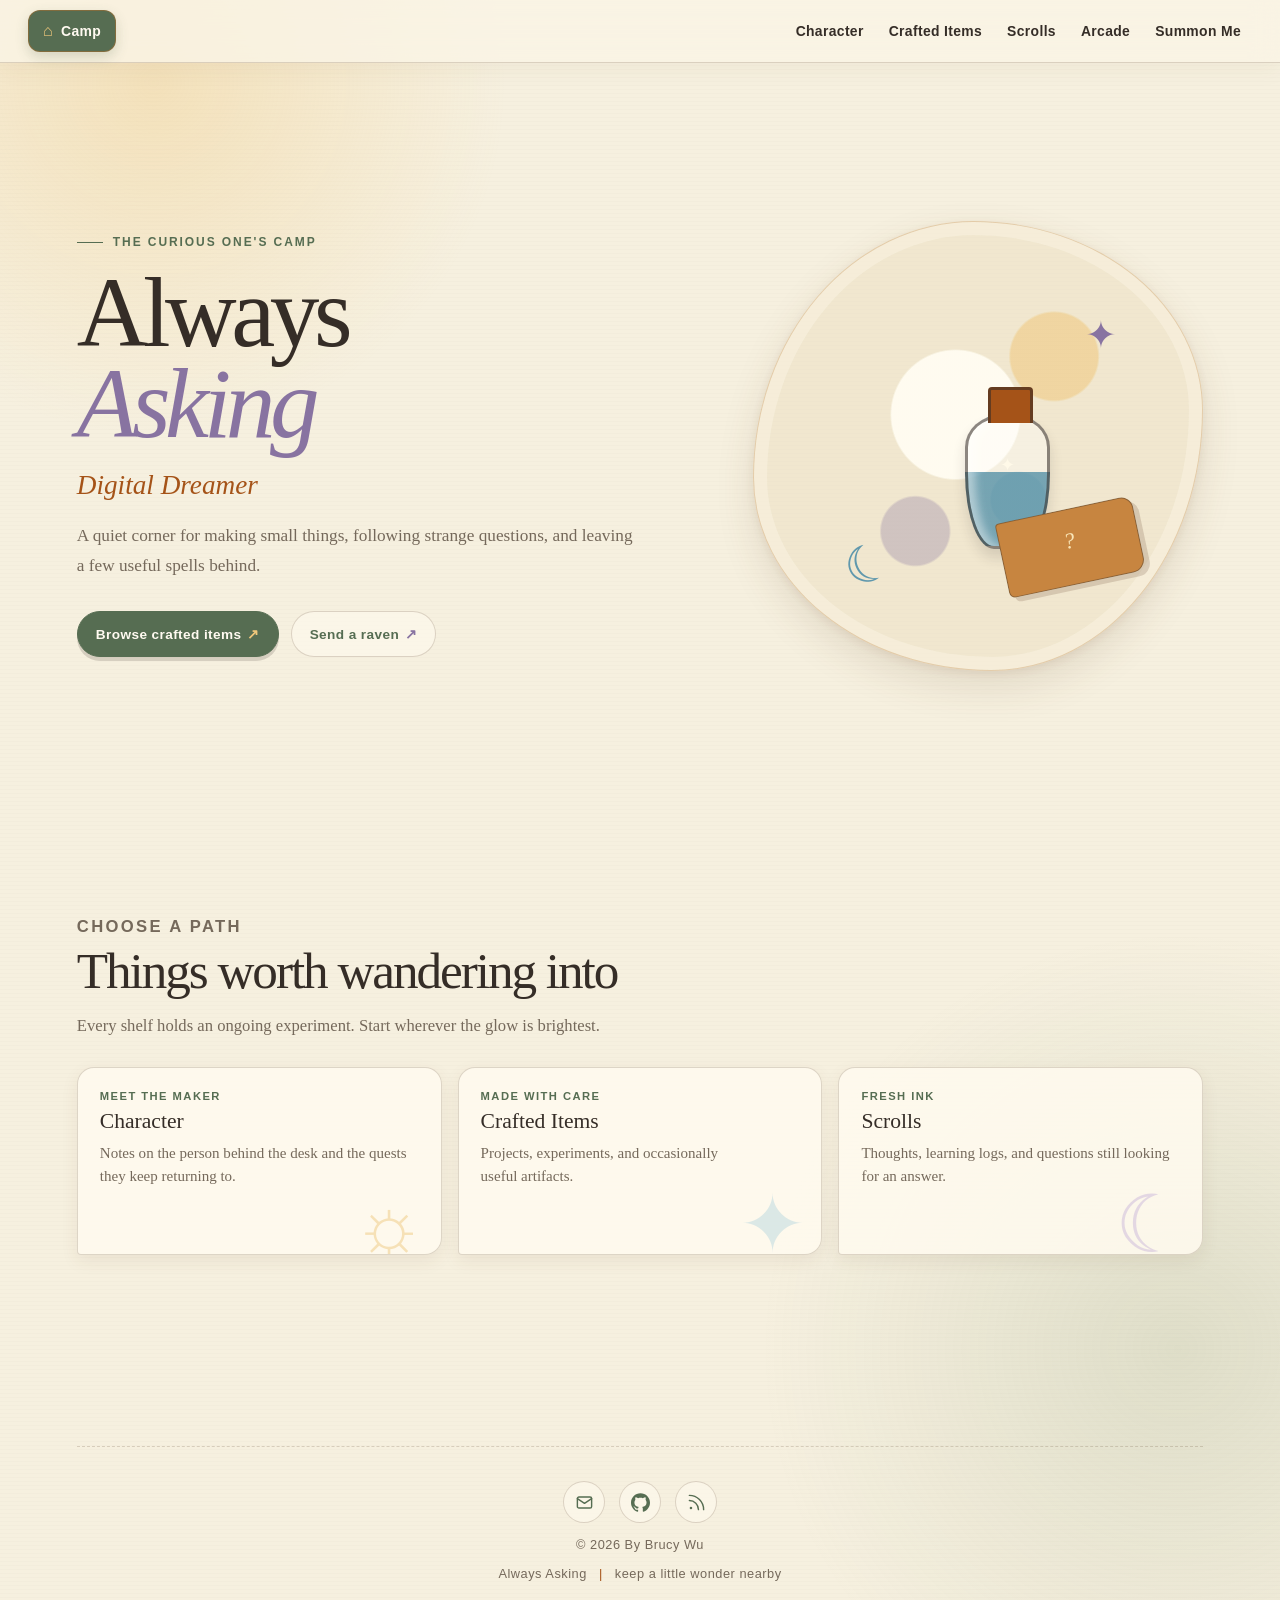
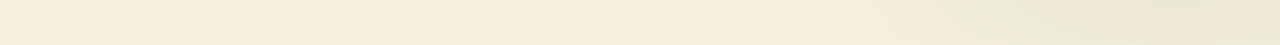
==== commit 64d768c5: "Convert sidebar to fixed top bar navigation" ====
--- a/index.html
+++ b/index.html
@@ -20,7 +20,6 @@
           <a href="games/">Arcade</a>
           <a href="#summon">Summon Me</a>
         </nav>
-        <p class="nav-note">Light a lantern<br>stay curious</p>
       </aside>
 
       <main class="page camp-page" id="main-content">
--- a/styles.css
+++ b/styles.css
@@ -13,29 +13,27 @@
 :focus-visible { outline: 3px solid var(--blue); outline-offset: 4px; }
 .skip-link { position: fixed; z-index: 20; top: 12px; left: 12px; padding: 10px 14px; border-radius: 8px; background: var(--ink); color: #fffaf1; font-family: ui-rounded, "Avenir Next", "Trebuchet MS", sans-serif; font-weight: 800; text-decoration: none; transform: translateY(-160%); transition: transform 160ms ease; }.skip-link:focus { transform: translateY(0); }
 .site-shell { min-height: 100vh; }
-.sidebar { position: fixed; inset: 0 auto 0 0; z-index: 10; width: var(--sidebar-width); display: flex; flex-direction: column; gap: 26px; padding: 28px 18px; border-right: 1px solid var(--line); background: rgba(250,245,230,.82); box-shadow: 6px 0 24px rgba(97,69,38,.05); backdrop-filter: blur(14px); }
-.sidebar::before { content: "✦  ·  ✧  ·  ✦"; color: var(--amber); font-size: .7rem; letter-spacing: .22em; text-align: center; }
+.sidebar { position: fixed; inset: 0 0 auto 0; z-index: 10; width: 100%; display: flex; flex-direction: row; align-items: center; gap: 9px; padding: 10px clamp(14px,3vw,28px); border-bottom: 1px solid var(--line); background: rgba(250,245,230,.82); box-shadow: 0 6px 24px rgba(97,69,38,.05); backdrop-filter: blur(14px); }
 .home-button, .main-nav a { position: relative; display: flex; align-items: center; min-height: 42px; border-radius: 12px; color: var(--ink); font-family: ui-rounded, "Avenir Next", "Trebuchet MS", sans-serif; font-size: .87rem; font-weight: 750; letter-spacing: .025em; text-decoration: none; transition: color 180ms ease, background-color 180ms ease, transform 180ms ease, box-shadow 180ms ease; }
-.home-button { justify-content: center; border: 1px solid rgba(184,108,36,.45); background: linear-gradient(145deg, #fff9e9, #f9e6bd); box-shadow: 0 4px 0 rgba(184,108,36,.18); }
+.home-button { flex: 0 0 auto; justify-content: center; min-width: 82px; padding: 0 14px; border: 1px solid rgba(184,108,36,.45); background: linear-gradient(145deg, #fff9e9, #f9e6bd); box-shadow: 0 4px 0 rgba(184,108,36,.18); }
 .home-button::before { content: "⌂"; margin-right: .5rem; color: var(--amber); font-size: 1rem; }
-.main-nav { display: grid; gap: 5px; }.main-nav a { padding: 0 12px 0 17px; }.main-nav a::before { content: "✧"; width: 1.25rem; color: var(--violet); font-size: .8rem; }
-.home-button:hover, .main-nav a:hover { transform: translateX(3px); }
+.main-nav { display: flex; gap: 3px; margin-left: auto; }.main-nav a { padding: 0 11px; }
+.home-button:hover, .main-nav a:hover { transform: translateY(-1px); }
 .home-button.is-active, .main-nav a.is-active { color: #fffaf1; background: var(--sage-deep); box-shadow: 0 5px 13px rgba(65,88,62,.2); }.home-button.is-active::before, .main-nav a.is-active::before { color: var(--amber-light); }
-.nav-note { margin: auto 5px 0; padding-top: 18px; border-top: 1px dashed var(--line); color: var(--muted); font-family: ui-rounded, "Avenir Next", "Trebuchet MS", sans-serif; font-size: .7rem; font-weight: 700; letter-spacing: .09em; line-height: 1.5; text-align: center; text-transform: uppercase; }
-.page { min-height: 100vh; margin-left: var(--sidebar-width); padding: 64px clamp(24px,6vw,88px); }.content-page { display: grid; place-items: start center; padding-top: 76px; }.page-section { width: min(100%, 900px); }
+.page { min-height: 100vh; padding: 106px clamp(24px,6vw,88px) 64px; }.content-page { display: grid; place-items: start center; padding-top: 118px; }.page-section { width: min(100%, 900px); }
 .eyebrow { margin: 0 0 12px; color: var(--amber); font-family: ui-rounded, "Avenir Next", "Trebuchet MS", sans-serif; font-size: .72rem; font-weight: 800; letter-spacing: .14em; text-transform: uppercase; }
 h1, h2, h3, p { text-wrap: pretty; } h1 { margin: 0; color: var(--ink); font-size: clamp(3rem,8vw,6.2rem); font-weight: 500; letter-spacing: -.055em; line-height: .92; }
 .summary { max-width: 660px; margin: 24px 0 0; color: var(--muted); font-size: clamp(1.08rem,1.7vw,1.25rem); line-height: 1.7; }
 .content-grid { display: grid; grid-template-columns: repeat(2,minmax(0,1fr)); gap: 18px; margin-top: 40px; }.panel, .list-item { border: 1px solid var(--line); border-radius: 18px 18px 18px 5px; background: var(--card); box-shadow: var(--shadow); padding: 25px; }.panel h2, .list-item h2 { margin: 0 0 10px; font-size: 1.38rem; font-weight: 500; }.panel p, .list-item p { margin: 0; color: var(--muted); line-height: 1.65; }.panel a { color: var(--sage-deep); font-weight: 700; }.list { display: grid; gap: 16px; margin-top: 40px; }.list-item span { display: block; margin-bottom: 12px; color: var(--amber); font-family: ui-rounded, "Avenir Next", "Trebuchet MS", sans-serif; font-size: .73rem; font-weight: 800; letter-spacing: .12em; text-transform: uppercase; }
 /* Camp */
-.camp-page { position: relative; display: grid; align-content: center; gap: clamp(58px,9vw,120px); max-width: 1330px; margin-right: auto; }.camp-hero { position: relative; min-height: min(680px,calc(100vh - 128px)); display: grid; align-items: center; }.hero-copy { position: relative; z-index: 2; max-width: 690px; }.hero-kicker { display: flex; align-items: center; gap: 10px; margin: 0 0 18px; color: var(--sage-deep); font-family: ui-rounded, "Avenir Next", "Trebuchet MS", sans-serif; font-size: .75rem; font-weight: 800; letter-spacing: .16em; text-transform: uppercase; }.hero-kicker::before { content: ""; width: 26px; height: 1px; background: currentColor; }.hero-title { max-width: 630px; }.hero-title em { display: block; color: var(--violet); font-style: italic; font-weight: 400; }.hero-subtitle { margin: 20px 0 0; color: var(--amber); font-size: clamp(1.25rem,2.8vw,1.7rem); font-style: italic; }.hero-summary { max-width: 560px; margin: 20px 0 0; color: var(--muted); font-size: 1.08rem; line-height: 1.75; }
+.camp-page { position: relative; display: grid; align-content: center; gap: clamp(58px,9vw,120px); max-width: 1330px; margin-right: auto; }.camp-hero { position: relative; min-height: min(680px,calc(100vh - 170px)); display: grid; align-items: center; }.hero-copy { position: relative; z-index: 2; max-width: 690px; }.hero-kicker { display: flex; align-items: center; gap: 10px; margin: 0 0 18px; color: var(--sage-deep); font-family: ui-rounded, "Avenir Next", "Trebuchet MS", sans-serif; font-size: .75rem; font-weight: 800; letter-spacing: .16em; text-transform: uppercase; }.hero-kicker::before { content: ""; width: 26px; height: 1px; background: currentColor; }.hero-title { max-width: 630px; }.hero-title em { display: block; color: var(--violet); font-style: italic; font-weight: 400; }.hero-subtitle { margin: 20px 0 0; color: var(--amber); font-size: clamp(1.25rem,2.8vw,1.7rem); font-style: italic; }.hero-summary { max-width: 560px; margin: 20px 0 0; color: var(--muted); font-size: 1.08rem; line-height: 1.75; }
 .hero-actions { display: flex; flex-wrap: wrap; gap: 12px; margin-top: 30px; }.spell-button { display: inline-flex; align-items: center; justify-content: center; min-height: 46px; padding: 0 18px; border: 1px solid var(--sage-deep); border-radius: 999px; background: var(--sage-deep); box-shadow: 0 4px 0 rgba(53,45,39,.17); color: #fffaf1; font-family: ui-rounded, "Avenir Next", "Trebuchet MS", sans-serif; font-size: .85rem; font-weight: 800; letter-spacing: .03em; text-decoration: none; transition: transform 180ms ease, box-shadow 180ms ease, background-color 180ms ease; }.spell-button::after { content: " ↗"; margin-left: .36rem; color: var(--amber-light); }.spell-button:hover { color: #fffaf1; background: #456144; transform: translateY(-2px); box-shadow: 0 7px 0 rgba(53,45,39,.13); }.spell-button:active { transform: translateY(2px); box-shadow: 0 2px 0 rgba(53,45,39,.13); }.spell-button.ghost { border-color: var(--line); background: rgba(255,251,239,.6); box-shadow: none; color: var(--sage-deep); }.spell-button.ghost::after { color: var(--violet); }.spell-button.ghost:hover { background: #fffaf1; color: var(--amber); }
 .desk-scene { position: absolute; z-index: 1; right: 0; top: 50%; width: min(41vw,450px); aspect-ratio: 1; transform: translateY(-50%); border: 1px solid rgba(184,108,36,.22); border-radius: 49% 51% 47% 53% / 57% 42% 58% 43%; background: radial-gradient(circle at 45% 43%, rgba(255,252,241,.94) 0 18%, transparent 18.5%), radial-gradient(circle at 59% 62%, rgba(96,152,173,.32) 0 7%, transparent 7.5%), radial-gradient(circle at 36% 69%, rgba(136,115,161,.3) 0 8%, transparent 8.5%), radial-gradient(circle at 67% 30%, rgba(239,199,123,.55) 0 10%, transparent 10.5%), rgba(234,219,187,.42); box-shadow: inset 0 0 0 13px rgba(255,250,236,.34), var(--shadow); }.desk-scene::before { content: "✦"; position: absolute; top: 20%; right: 19%; color: var(--violet); font-size: clamp(1.3rem,3vw,2.4rem); animation: twinkle 3.7s ease-in-out infinite; }.desk-scene::after { content: "☾"; position: absolute; bottom: 17%; left: 20%; color: var(--blue); font-size: clamp(2rem,4vw,3.5rem); transform: rotate(-25deg); }.potion { position: absolute; bottom: 27%; left: 47%; width: 19%; height: 30%; border: 3px solid rgba(53,45,39,.57); border-radius: 42% 42% 34% 34% / 24% 24% 56% 56%; background: linear-gradient(to top, rgba(96,152,173,.85) 0 58%, rgba(255,255,255,.38) 58% 100%); box-shadow: inset 7px 0 8px rgba(255,255,255,.44), 0 9px 13px rgba(53,45,39,.14); }.potion::before { content: ""; position: absolute; left: 25%; top: -24%; width: 50%; height: 26%; border: 3px solid rgba(53,45,39,.57); border-bottom: 0; border-radius: 4px 4px 0 0; background: var(--amber); }.potion::after { content: "✦"; position: absolute; inset: 29% 0 auto; color: #fff9e8; font-size: 1.1rem; text-align: center; }.book { position: absolute; bottom: 19%; right: 14%; width: 31%; height: 17%; border: 1px solid rgba(53,45,39,.4); border-radius: 4px 12px 13px 6px; background: #c78540; box-shadow: 5px 5px 0 rgba(88,59,37,.18); transform: rotate(-12deg); }.book::after { content: "?"; position: absolute; inset: 24% 0; color: #f9e5b7; font-size: 1.4rem; font-style: italic; text-align: center; }
 .camp-section { position: relative; }.section-heading { max-width: 600px; }.section-heading h2 { margin: 0; font-size: clamp(2rem,4vw,3.2rem); font-weight: 500; letter-spacing: -.04em; }.section-heading p { margin: 12px 0 0; color: var(--muted); font-size: 1.04rem; line-height: 1.65; }.quest-grid { display: grid; grid-template-columns: repeat(3,minmax(0,1fr)); gap: 16px; margin-top: 28px; }.quest-card { position: relative; display: block; min-height: 188px; padding: 22px; overflow: hidden; border: 1px solid var(--line); border-radius: 17px 17px 17px 4px; background: var(--card); box-shadow: 0 6px 17px rgba(97,69,38,.08); color: var(--ink); text-decoration: none; transition: transform 200ms ease, box-shadow 200ms ease, border-color 200ms ease; }.quest-card::after { content: attr(data-mark); position: absolute; right: 15px; bottom: -11px; color: var(--amber-light); font-size: 5rem; line-height: 1; opacity: .48; transition: transform 250ms ease; }.quest-card:hover { border-color: rgba(184,108,36,.55); box-shadow: var(--shadow); color: var(--ink); transform: translateY(-5px) rotate(-.5deg); }.quest-card:hover::after { transform: rotate(14deg) scale(1.1); }.quest-card:nth-child(2)::after { color: #b6d6de; }.quest-card:nth-child(3)::after { color: #c9b5d9; }.card-label { display: block; margin-bottom: 28px; color: var(--sage-deep); font-family: ui-rounded, "Avenir Next", "Trebuchet MS", sans-serif; font-size: .7rem; font-weight: 800; letter-spacing: .13em; text-transform: uppercase; }.quest-card h3 { position: relative; z-index: 1; margin: 0; font-size: 1.35rem; font-weight: 500; }.quest-card p { position: relative; z-index: 1; margin: 8px 0 0; color: var(--muted); font-size: .94rem; line-height: 1.55; }
 .site-footer { display: grid; justify-items: center; gap: 14px; margin-top: 76px; padding-top: 34px; border-top: 1px dashed var(--line); color: var(--muted); text-align: center; }.site-footer p { margin: 0; font-family: ui-rounded, "Avenir Next", "Trebuchet MS", sans-serif; font-size: .8rem; letter-spacing: .04em; }.footer-separator { margin: 0 8px; color: var(--amber); }.summon-icons { display: flex; gap: 14px; justify-content: center; }.summon-icon { display: grid; width: 42px; aspect-ratio: 1; place-items: center; border: 1px solid var(--line); border-radius: 50%; background: rgba(255,251,239,.6); color: var(--sage-deep); transition: transform 180ms ease, color 180ms ease, border-color 180ms ease; }.summon-icon:hover { border-color: rgba(184,108,36,.55); color: var(--amber); transform: translateY(-3px); }.summon-icon svg { width: 19px; height: 19px; }
 @keyframes twinkle { 50% { transform: scale(1.28) rotate(18deg); opacity: .55; } } @keyframes drift { 50% { transform: translateY(-8px) rotate(8deg); } }
 @media (max-width: 900px) { .desk-scene { right: -7vw; width: min(47vw,395px); opacity: .66; }.quest-grid { grid-template-columns: 1fr; } }
-@media (max-width: 760px) { .sidebar { position: sticky; top: 0; width: 100%; min-height: auto; flex-direction: row; align-items: center; gap: 9px; padding: 10px 12px; overflow-x: auto; border-right: 0; border-bottom: 1px solid var(--line); }.sidebar::before, .nav-note { display: none; }.home-button { flex: 0 0 auto; min-width: 82px; padding: 0 11px; }.main-nav { display: flex; gap: 3px; min-width: max-content; }.main-nav a { min-height: 40px; padding: 0 10px; }.main-nav a::before { display: none; }.home-button:hover, .main-nav a:hover { transform: translateY(-1px); }.page { min-height: calc(100vh - 62px); margin-left: 0; padding: 44px 20px; }.content-page { padding-top: 44px; }.content-grid { grid-template-columns: 1fr; margin-top: 32px; }.camp-page { gap: 68px; }.camp-hero { min-height: 590px; align-items: start; padding-top: 40px; }.desk-scene { top: auto; right: 2%; bottom: 0; width: min(62vw,320px); transform: none; }.hero-copy { padding-bottom: 220px; } }
+@media (max-width: 760px) { .sidebar { gap: 6px; padding: 8px 12px; overflow-x: auto; }.home-button { min-width: 0; padding: 0 11px; }.main-nav { min-width: max-content; }.main-nav a { min-height: 40px; padding: 0 9px; font-size: .8rem; }.page { padding: 96px 20px 44px; }.content-page { padding-top: 102px; }.content-grid { grid-template-columns: 1fr; margin-top: 32px; }.camp-page { gap: 68px; }.camp-hero { min-height: 590px; align-items: start; padding-top: 40px; }.desk-scene { top: auto; right: 2%; bottom: 0; width: min(62vw,320px); transform: none; }.hero-copy { padding-bottom: 220px; } }
 @media (prefers-reduced-motion: reduce) { html { scroll-behavior: auto; } *, *::before, *::after { animation-duration: .01ms !important; animation-iteration-count: 1 !important; scroll-behavior: auto !important; transition-duration: .01ms !important; } }
 
 /* Character sheet */
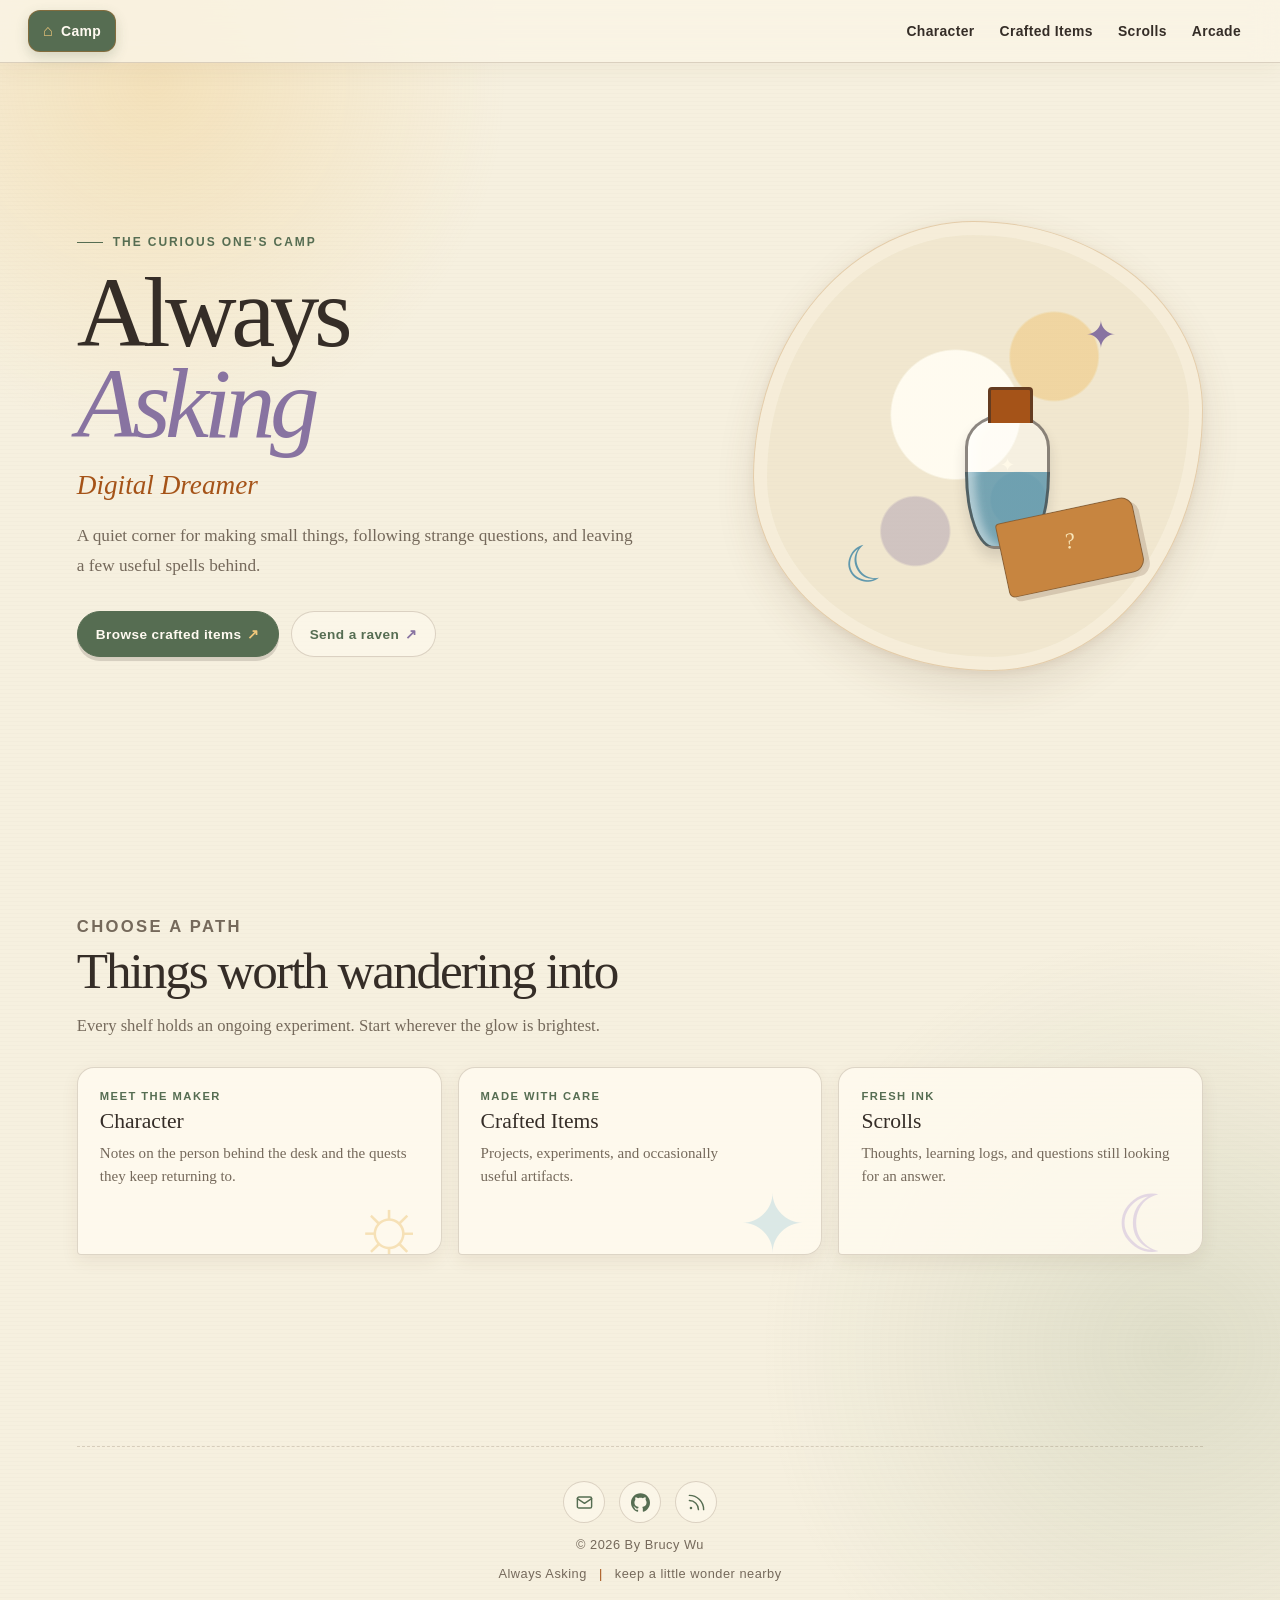
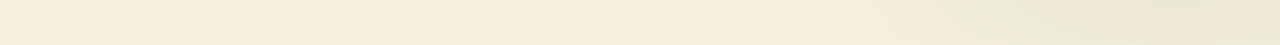
==== commit 0860e895: "Remove Summon Me from top bar menu" ====
--- a/index.html
+++ b/index.html
@@ -18,7 +18,6 @@
           <a href="project/">Crafted Items</a>
           <a href="blog/">Scrolls</a>
           <a href="games/">Arcade</a>
-          <a href="#summon">Summon Me</a>
         </nav>
       </aside>
 
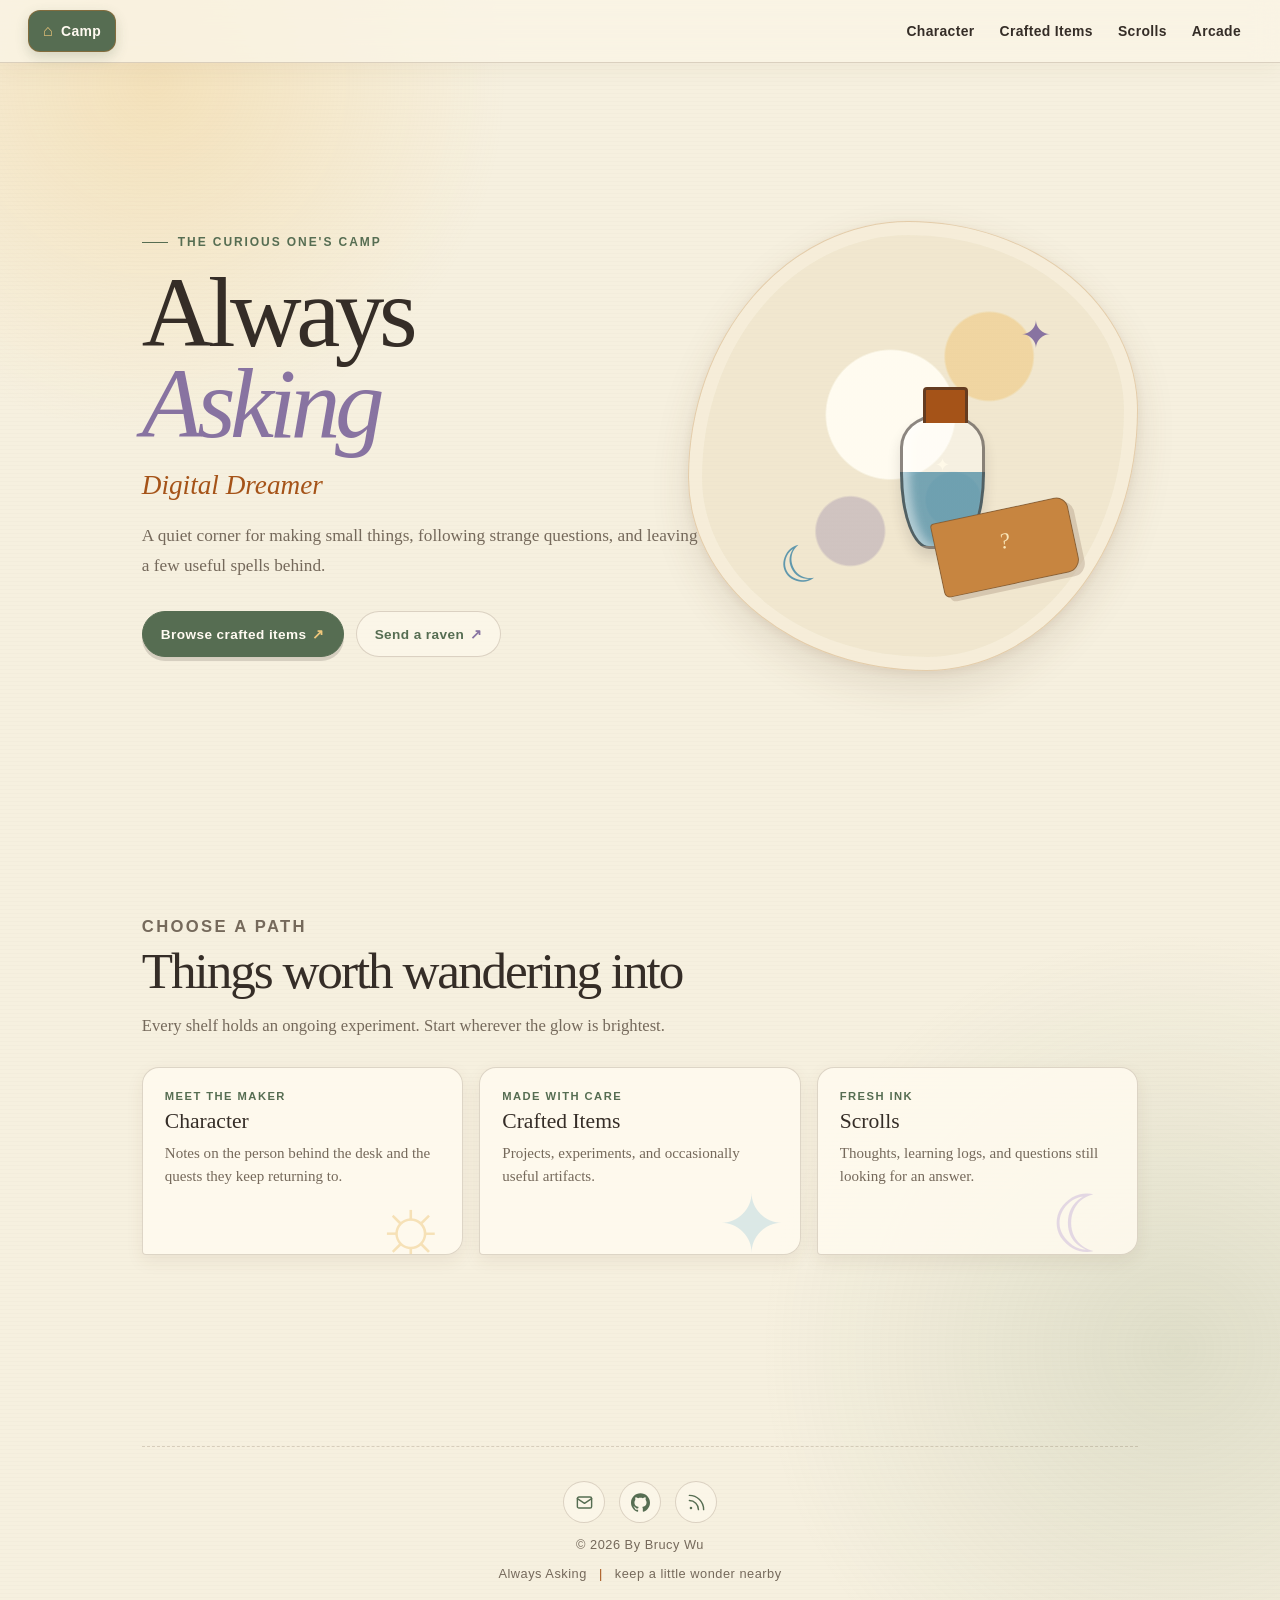
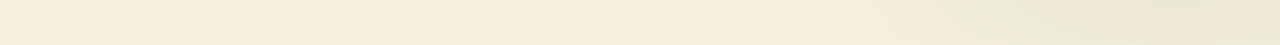
==== commit 7a6e44a2: "Collapse top bar into dropdown menu on small screens" ====
--- a/index.html
+++ b/index.html
@@ -6,19 +6,20 @@
     <title>Always Asking — Digital Dreamer</title>
     <meta name="description" content="Always Asking, the digital dreamer's camp for projects, writing, and small experiments.">
     <link rel="stylesheet" href="styles.css">
-    <script src="nav-state.js" defer></script>
+    <script src="menu.js" defer></script>
   </head>
   <body>
     <a class="skip-link" href="#main-content">Skip to main content</a>
     <div class="site-shell">
       <aside class="sidebar" aria-label="Primary navigation">
         <a class="home-button is-active" href="./" aria-current="page">Camp</a>
-        <nav class="main-nav">
+        <nav class="main-nav" id="primary-menu">
           <a href="me/">Character</a>
           <a href="project/">Crafted Items</a>
           <a href="blog/">Scrolls</a>
           <a href="games/">Arcade</a>
         </nav>
+        <button class="menu-toggle" type="button" aria-expanded="false" aria-controls="primary-menu" aria-label="Open menu">☰</button>
       </aside>
 
       <main class="page camp-page" id="main-content">
--- a/styles.css
+++ b/styles.css
@@ -14,6 +14,7 @@
 .skip-link { position: fixed; z-index: 20; top: 12px; left: 12px; padding: 10px 14px; border-radius: 8px; background: var(--ink); color: #fffaf1; font-family: ui-rounded, "Avenir Next", "Trebuchet MS", sans-serif; font-weight: 800; text-decoration: none; transform: translateY(-160%); transition: transform 160ms ease; }.skip-link:focus { transform: translateY(0); }
 .site-shell { min-height: 100vh; }
 .sidebar { position: fixed; inset: 0 0 auto 0; z-index: 10; width: 100%; display: flex; flex-direction: row; align-items: center; gap: 9px; padding: 10px clamp(14px,3vw,28px); border-bottom: 1px solid var(--line); background: rgba(250,245,230,.82); box-shadow: 0 6px 24px rgba(97,69,38,.05); backdrop-filter: blur(14px); }
+.menu-toggle { display: none; }
 .home-button, .main-nav a { position: relative; display: flex; align-items: center; min-height: 42px; border-radius: 12px; color: var(--ink); font-family: ui-rounded, "Avenir Next", "Trebuchet MS", sans-serif; font-size: .87rem; font-weight: 750; letter-spacing: .025em; text-decoration: none; transition: color 180ms ease, background-color 180ms ease, transform 180ms ease, box-shadow 180ms ease; }
 .home-button { flex: 0 0 auto; justify-content: center; min-width: 82px; padding: 0 14px; border: 1px solid rgba(184,108,36,.45); background: linear-gradient(145deg, #fff9e9, #f9e6bd); box-shadow: 0 4px 0 rgba(184,108,36,.18); }
 .home-button::before { content: "⌂"; margin-right: .5rem; color: var(--amber); font-size: 1rem; }
@@ -26,14 +27,14 @@
 .summary { max-width: 660px; margin: 24px 0 0; color: var(--muted); font-size: clamp(1.08rem,1.7vw,1.25rem); line-height: 1.7; }
 .content-grid { display: grid; grid-template-columns: repeat(2,minmax(0,1fr)); gap: 18px; margin-top: 40px; }.panel, .list-item { border: 1px solid var(--line); border-radius: 18px 18px 18px 5px; background: var(--card); box-shadow: var(--shadow); padding: 25px; }.panel h2, .list-item h2 { margin: 0 0 10px; font-size: 1.38rem; font-weight: 500; }.panel p, .list-item p { margin: 0; color: var(--muted); line-height: 1.65; }.panel a { color: var(--sage-deep); font-weight: 700; }.list { display: grid; gap: 16px; margin-top: 40px; }.list-item span { display: block; margin-bottom: 12px; color: var(--amber); font-family: ui-rounded, "Avenir Next", "Trebuchet MS", sans-serif; font-size: .73rem; font-weight: 800; letter-spacing: .12em; text-transform: uppercase; }
 /* Camp */
-.camp-page { position: relative; display: grid; align-content: center; gap: clamp(58px,9vw,120px); max-width: 1330px; margin-right: auto; }.camp-hero { position: relative; min-height: min(680px,calc(100vh - 170px)); display: grid; align-items: center; }.hero-copy { position: relative; z-index: 2; max-width: 690px; }.hero-kicker { display: flex; align-items: center; gap: 10px; margin: 0 0 18px; color: var(--sage-deep); font-family: ui-rounded, "Avenir Next", "Trebuchet MS", sans-serif; font-size: .75rem; font-weight: 800; letter-spacing: .16em; text-transform: uppercase; }.hero-kicker::before { content: ""; width: 26px; height: 1px; background: currentColor; }.hero-title { max-width: 630px; }.hero-title em { display: block; color: var(--violet); font-style: italic; font-weight: 400; }.hero-subtitle { margin: 20px 0 0; color: var(--amber); font-size: clamp(1.25rem,2.8vw,1.7rem); font-style: italic; }.hero-summary { max-width: 560px; margin: 20px 0 0; color: var(--muted); font-size: 1.08rem; line-height: 1.75; }
+.camp-page { position: relative; display: grid; align-content: center; gap: clamp(58px,9vw,120px); max-width: 1150px; margin-inline: auto; }.camp-hero { position: relative; min-height: min(680px,calc(100vh - 170px)); display: grid; align-items: center; }.hero-copy { position: relative; z-index: 2; max-width: 690px; }.hero-kicker { display: flex; align-items: center; gap: 10px; margin: 0 0 18px; color: var(--sage-deep); font-family: ui-rounded, "Avenir Next", "Trebuchet MS", sans-serif; font-size: .75rem; font-weight: 800; letter-spacing: .16em; text-transform: uppercase; }.hero-kicker::before { content: ""; width: 26px; height: 1px; background: currentColor; }.hero-title { max-width: 630px; }.hero-title em { display: block; color: var(--violet); font-style: italic; font-weight: 400; }.hero-subtitle { margin: 20px 0 0; color: var(--amber); font-size: clamp(1.25rem,2.8vw,1.7rem); font-style: italic; }.hero-summary { max-width: 560px; margin: 20px 0 0; color: var(--muted); font-size: 1.08rem; line-height: 1.75; }
 .hero-actions { display: flex; flex-wrap: wrap; gap: 12px; margin-top: 30px; }.spell-button { display: inline-flex; align-items: center; justify-content: center; min-height: 46px; padding: 0 18px; border: 1px solid var(--sage-deep); border-radius: 999px; background: var(--sage-deep); box-shadow: 0 4px 0 rgba(53,45,39,.17); color: #fffaf1; font-family: ui-rounded, "Avenir Next", "Trebuchet MS", sans-serif; font-size: .85rem; font-weight: 800; letter-spacing: .03em; text-decoration: none; transition: transform 180ms ease, box-shadow 180ms ease, background-color 180ms ease; }.spell-button::after { content: " ↗"; margin-left: .36rem; color: var(--amber-light); }.spell-button:hover { color: #fffaf1; background: #456144; transform: translateY(-2px); box-shadow: 0 7px 0 rgba(53,45,39,.13); }.spell-button:active { transform: translateY(2px); box-shadow: 0 2px 0 rgba(53,45,39,.13); }.spell-button.ghost { border-color: var(--line); background: rgba(255,251,239,.6); box-shadow: none; color: var(--sage-deep); }.spell-button.ghost::after { color: var(--violet); }.spell-button.ghost:hover { background: #fffaf1; color: var(--amber); }
 .desk-scene { position: absolute; z-index: 1; right: 0; top: 50%; width: min(41vw,450px); aspect-ratio: 1; transform: translateY(-50%); border: 1px solid rgba(184,108,36,.22); border-radius: 49% 51% 47% 53% / 57% 42% 58% 43%; background: radial-gradient(circle at 45% 43%, rgba(255,252,241,.94) 0 18%, transparent 18.5%), radial-gradient(circle at 59% 62%, rgba(96,152,173,.32) 0 7%, transparent 7.5%), radial-gradient(circle at 36% 69%, rgba(136,115,161,.3) 0 8%, transparent 8.5%), radial-gradient(circle at 67% 30%, rgba(239,199,123,.55) 0 10%, transparent 10.5%), rgba(234,219,187,.42); box-shadow: inset 0 0 0 13px rgba(255,250,236,.34), var(--shadow); }.desk-scene::before { content: "✦"; position: absolute; top: 20%; right: 19%; color: var(--violet); font-size: clamp(1.3rem,3vw,2.4rem); animation: twinkle 3.7s ease-in-out infinite; }.desk-scene::after { content: "☾"; position: absolute; bottom: 17%; left: 20%; color: var(--blue); font-size: clamp(2rem,4vw,3.5rem); transform: rotate(-25deg); }.potion { position: absolute; bottom: 27%; left: 47%; width: 19%; height: 30%; border: 3px solid rgba(53,45,39,.57); border-radius: 42% 42% 34% 34% / 24% 24% 56% 56%; background: linear-gradient(to top, rgba(96,152,173,.85) 0 58%, rgba(255,255,255,.38) 58% 100%); box-shadow: inset 7px 0 8px rgba(255,255,255,.44), 0 9px 13px rgba(53,45,39,.14); }.potion::before { content: ""; position: absolute; left: 25%; top: -24%; width: 50%; height: 26%; border: 3px solid rgba(53,45,39,.57); border-bottom: 0; border-radius: 4px 4px 0 0; background: var(--amber); }.potion::after { content: "✦"; position: absolute; inset: 29% 0 auto; color: #fff9e8; font-size: 1.1rem; text-align: center; }.book { position: absolute; bottom: 19%; right: 14%; width: 31%; height: 17%; border: 1px solid rgba(53,45,39,.4); border-radius: 4px 12px 13px 6px; background: #c78540; box-shadow: 5px 5px 0 rgba(88,59,37,.18); transform: rotate(-12deg); }.book::after { content: "?"; position: absolute; inset: 24% 0; color: #f9e5b7; font-size: 1.4rem; font-style: italic; text-align: center; }
 .camp-section { position: relative; }.section-heading { max-width: 600px; }.section-heading h2 { margin: 0; font-size: clamp(2rem,4vw,3.2rem); font-weight: 500; letter-spacing: -.04em; }.section-heading p { margin: 12px 0 0; color: var(--muted); font-size: 1.04rem; line-height: 1.65; }.quest-grid { display: grid; grid-template-columns: repeat(3,minmax(0,1fr)); gap: 16px; margin-top: 28px; }.quest-card { position: relative; display: block; min-height: 188px; padding: 22px; overflow: hidden; border: 1px solid var(--line); border-radius: 17px 17px 17px 4px; background: var(--card); box-shadow: 0 6px 17px rgba(97,69,38,.08); color: var(--ink); text-decoration: none; transition: transform 200ms ease, box-shadow 200ms ease, border-color 200ms ease; }.quest-card::after { content: attr(data-mark); position: absolute; right: 15px; bottom: -11px; color: var(--amber-light); font-size: 5rem; line-height: 1; opacity: .48; transition: transform 250ms ease; }.quest-card:hover { border-color: rgba(184,108,36,.55); box-shadow: var(--shadow); color: var(--ink); transform: translateY(-5px) rotate(-.5deg); }.quest-card:hover::after { transform: rotate(14deg) scale(1.1); }.quest-card:nth-child(2)::after { color: #b6d6de; }.quest-card:nth-child(3)::after { color: #c9b5d9; }.card-label { display: block; margin-bottom: 28px; color: var(--sage-deep); font-family: ui-rounded, "Avenir Next", "Trebuchet MS", sans-serif; font-size: .7rem; font-weight: 800; letter-spacing: .13em; text-transform: uppercase; }.quest-card h3 { position: relative; z-index: 1; margin: 0; font-size: 1.35rem; font-weight: 500; }.quest-card p { position: relative; z-index: 1; margin: 8px 0 0; color: var(--muted); font-size: .94rem; line-height: 1.55; }
-.site-footer { display: grid; justify-items: center; gap: 14px; margin-top: 76px; padding-top: 34px; border-top: 1px dashed var(--line); color: var(--muted); text-align: center; }.site-footer p { margin: 0; font-family: ui-rounded, "Avenir Next", "Trebuchet MS", sans-serif; font-size: .8rem; letter-spacing: .04em; }.footer-separator { margin: 0 8px; color: var(--amber); }.summon-icons { display: flex; gap: 14px; justify-content: center; }.summon-icon { display: grid; width: 42px; aspect-ratio: 1; place-items: center; border: 1px solid var(--line); border-radius: 50%; background: rgba(255,251,239,.6); color: var(--sage-deep); transition: transform 180ms ease, color 180ms ease, border-color 180ms ease; }.summon-icon:hover { border-color: rgba(184,108,36,.55); color: var(--amber); transform: translateY(-3px); }.summon-icon svg { width: 19px; height: 19px; }
+.site-footer { width: 100%; display: grid; justify-items: center; gap: 14px; margin-top: 76px; padding-top: 34px; border-top: 1px dashed var(--line); color: var(--muted); text-align: center; }.site-footer p { margin: 0; font-family: ui-rounded, "Avenir Next", "Trebuchet MS", sans-serif; font-size: .8rem; letter-spacing: .04em; }.footer-separator { margin: 0 8px; color: var(--amber); }.summon-icons { display: flex; gap: 14px; justify-content: center; }.summon-icon { display: grid; width: 42px; aspect-ratio: 1; place-items: center; border: 1px solid var(--line); border-radius: 50%; background: rgba(255,251,239,.6); color: var(--sage-deep); transition: transform 180ms ease, color 180ms ease, border-color 180ms ease; }.summon-icon:hover { border-color: rgba(184,108,36,.55); color: var(--amber); transform: translateY(-3px); }.summon-icon svg { width: 19px; height: 19px; }
 @keyframes twinkle { 50% { transform: scale(1.28) rotate(18deg); opacity: .55; } } @keyframes drift { 50% { transform: translateY(-8px) rotate(8deg); } }
 @media (max-width: 900px) { .desk-scene { right: -7vw; width: min(47vw,395px); opacity: .66; }.quest-grid { grid-template-columns: 1fr; } }
-@media (max-width: 760px) { .sidebar { gap: 6px; padding: 8px 12px; overflow-x: auto; }.home-button { min-width: 0; padding: 0 11px; }.main-nav { min-width: max-content; }.main-nav a { min-height: 40px; padding: 0 9px; font-size: .8rem; }.page { padding: 96px 20px 44px; }.content-page { padding-top: 102px; }.content-grid { grid-template-columns: 1fr; margin-top: 32px; }.camp-page { gap: 68px; }.camp-hero { min-height: 590px; align-items: start; padding-top: 40px; }.desk-scene { top: auto; right: 2%; bottom: 0; width: min(62vw,320px); transform: none; }.hero-copy { padding-bottom: 220px; } }
+@media (max-width: 760px) { .sidebar { gap: 8px; padding: 8px 12px; }.home-button { min-width: 0; padding: 0 11px; }.menu-toggle { display: grid; place-items: center; flex: 0 0 auto; margin-left: auto; min-width: 44px; min-height: 40px; padding: 0; border: 1px solid var(--line); border-radius: 12px; background: rgba(255,251,239,.7); color: var(--ink); font-size: 1rem; cursor: pointer; transition: color 180ms ease, border-color 180ms ease, transform 180ms ease; }.menu-toggle:hover { color: var(--amber); border-color: rgba(184,108,36,.55); transform: translateY(-1px); }.main-nav { position: absolute; top: calc(100% + 6px); right: 10px; display: none; min-width: 11rem; margin-left: 0; padding: 8px; flex-direction: column; gap: 3px; border: 1px solid var(--line); border-radius: 14px 14px 14px 5px; background: rgba(250,245,230,.97); box-shadow: var(--shadow); backdrop-filter: blur(14px); }.sidebar.menu-open .main-nav { display: flex; }.main-nav a { min-height: 40px; padding: 0 12px; font-size: .85rem; }.page { padding: 96px 20px 44px; }.content-page { padding-top: 102px; }.content-grid { grid-template-columns: 1fr; margin-top: 32px; }.camp-page { gap: 68px; }.camp-hero { min-height: 590px; align-items: start; padding-top: 40px; }.desk-scene { top: auto; right: 2%; bottom: 0; width: min(62vw,320px); transform: none; }.hero-copy { padding-bottom: 220px; } }
 @media (prefers-reduced-motion: reduce) { html { scroll-behavior: auto; } *, *::before, *::after { animation-duration: .01ms !important; animation-iteration-count: 1 !important; scroll-behavior: auto !important; transition-duration: .01ms !important; } }
 
 /* Character sheet */
